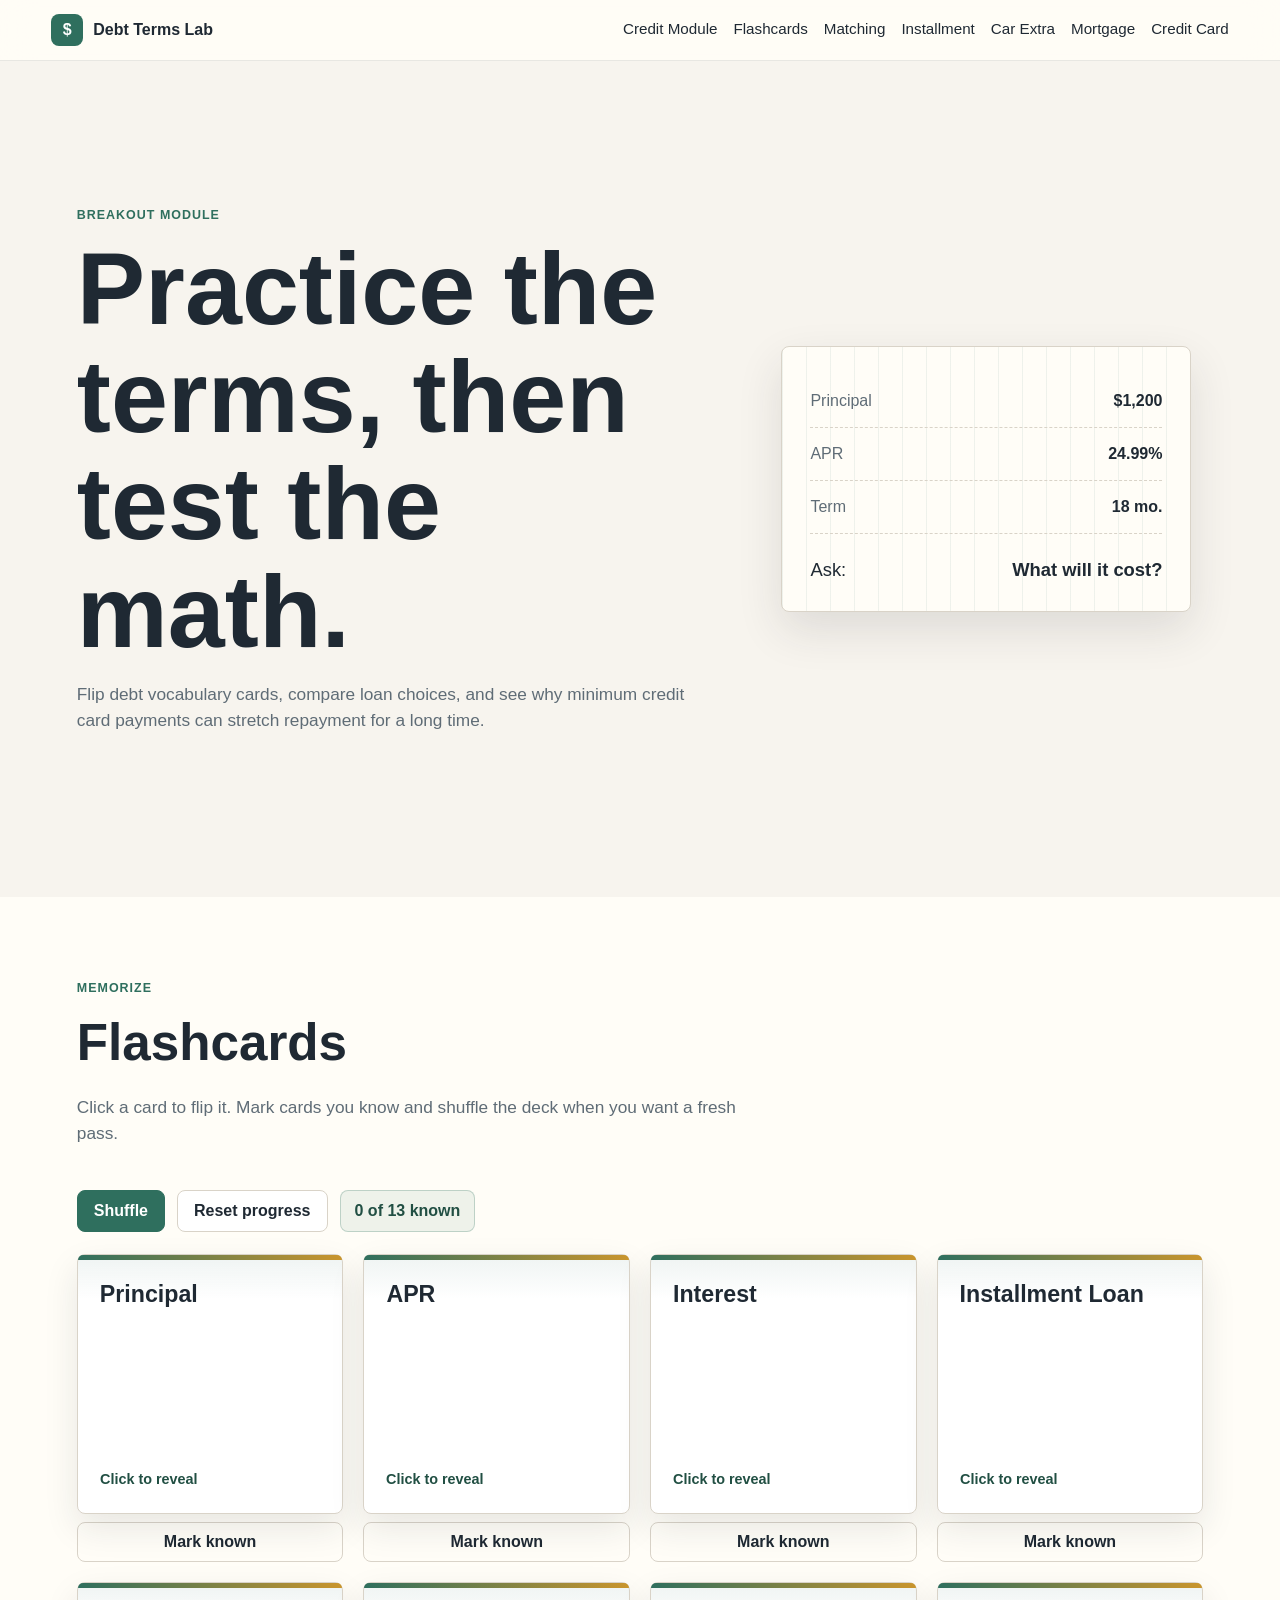
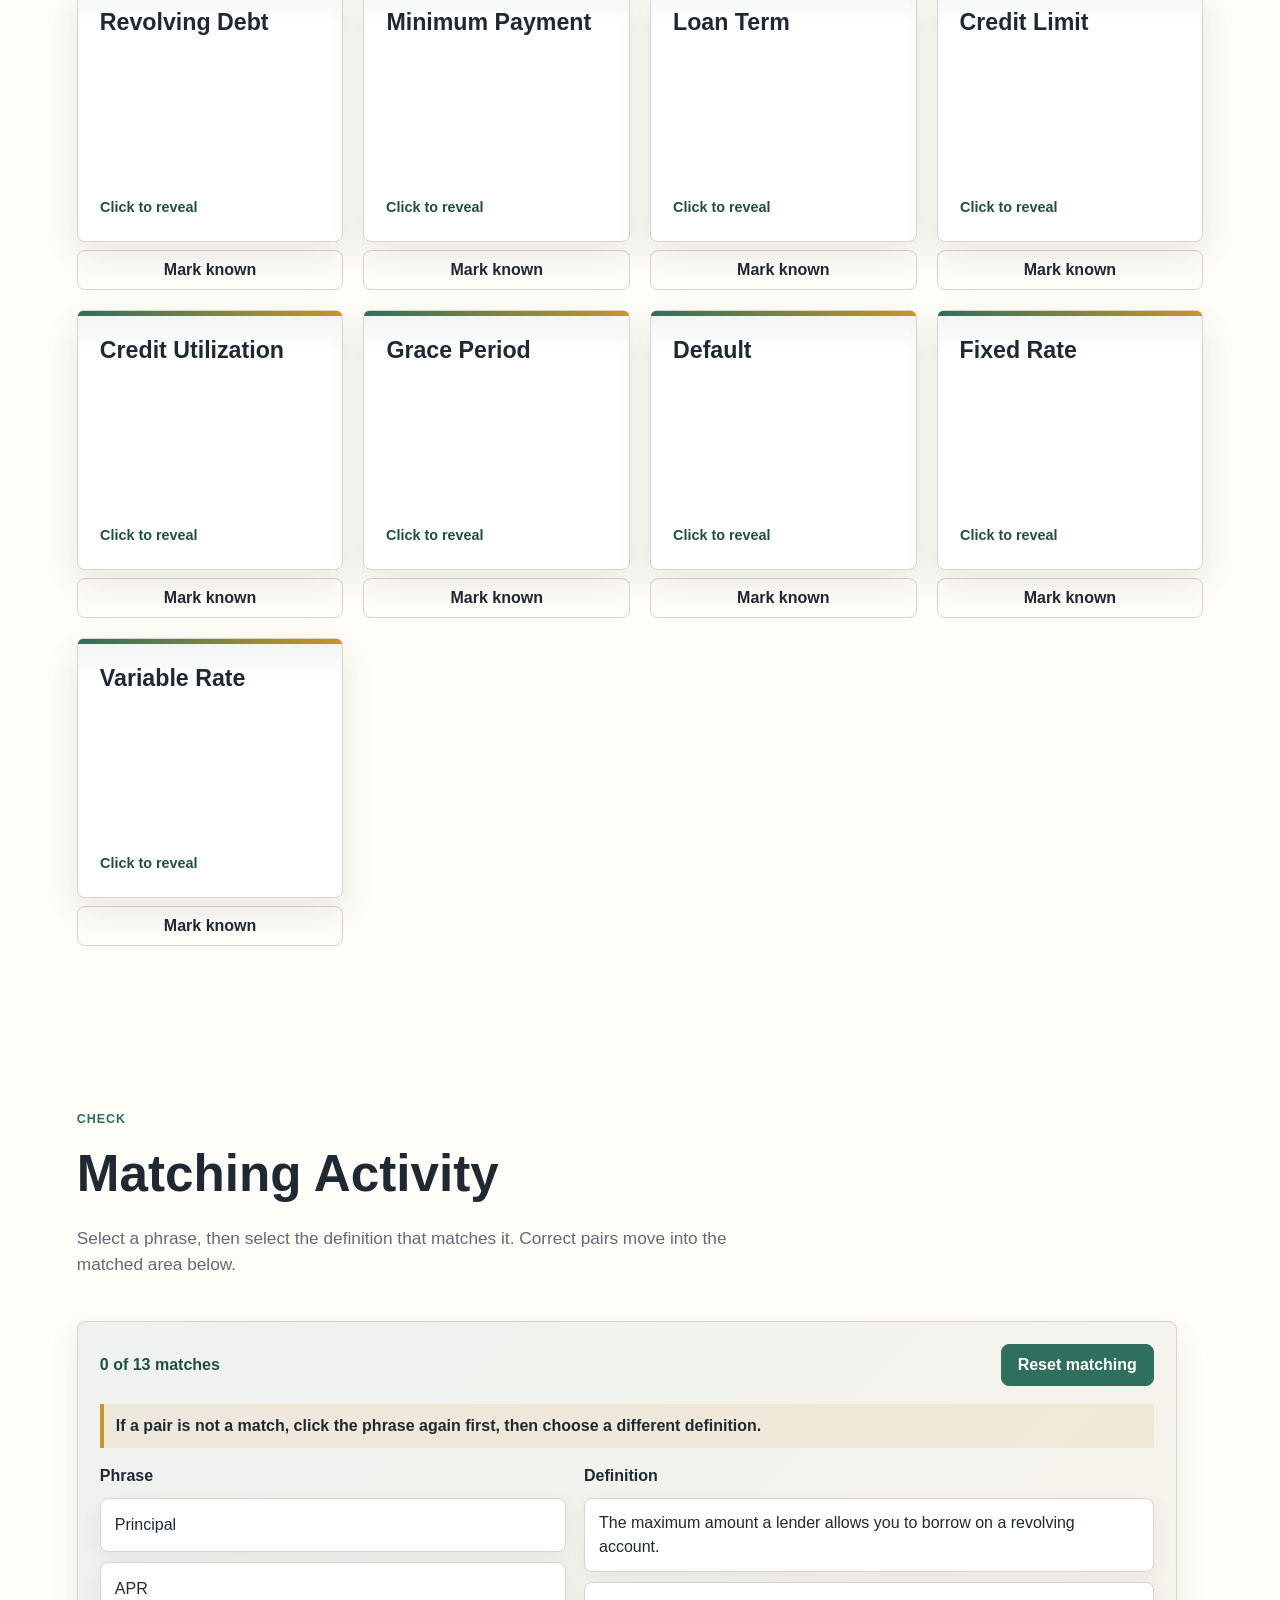
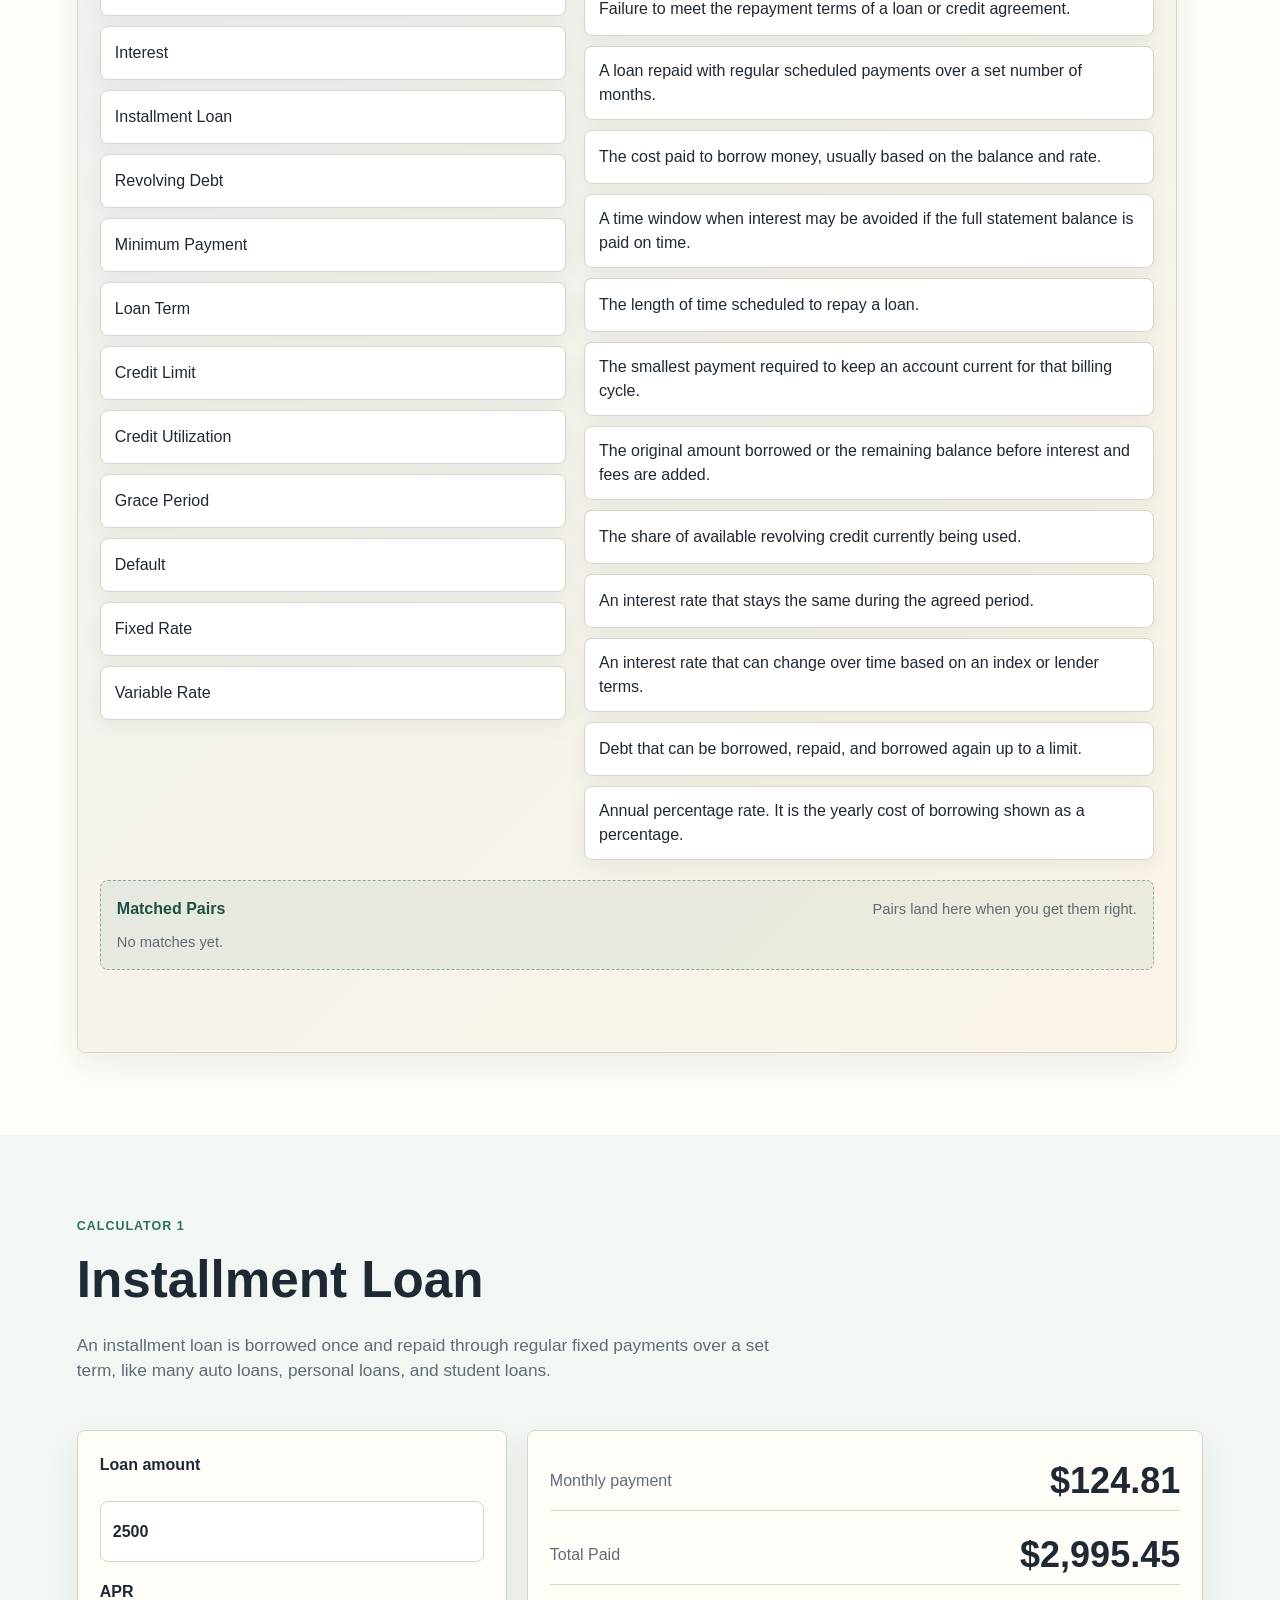
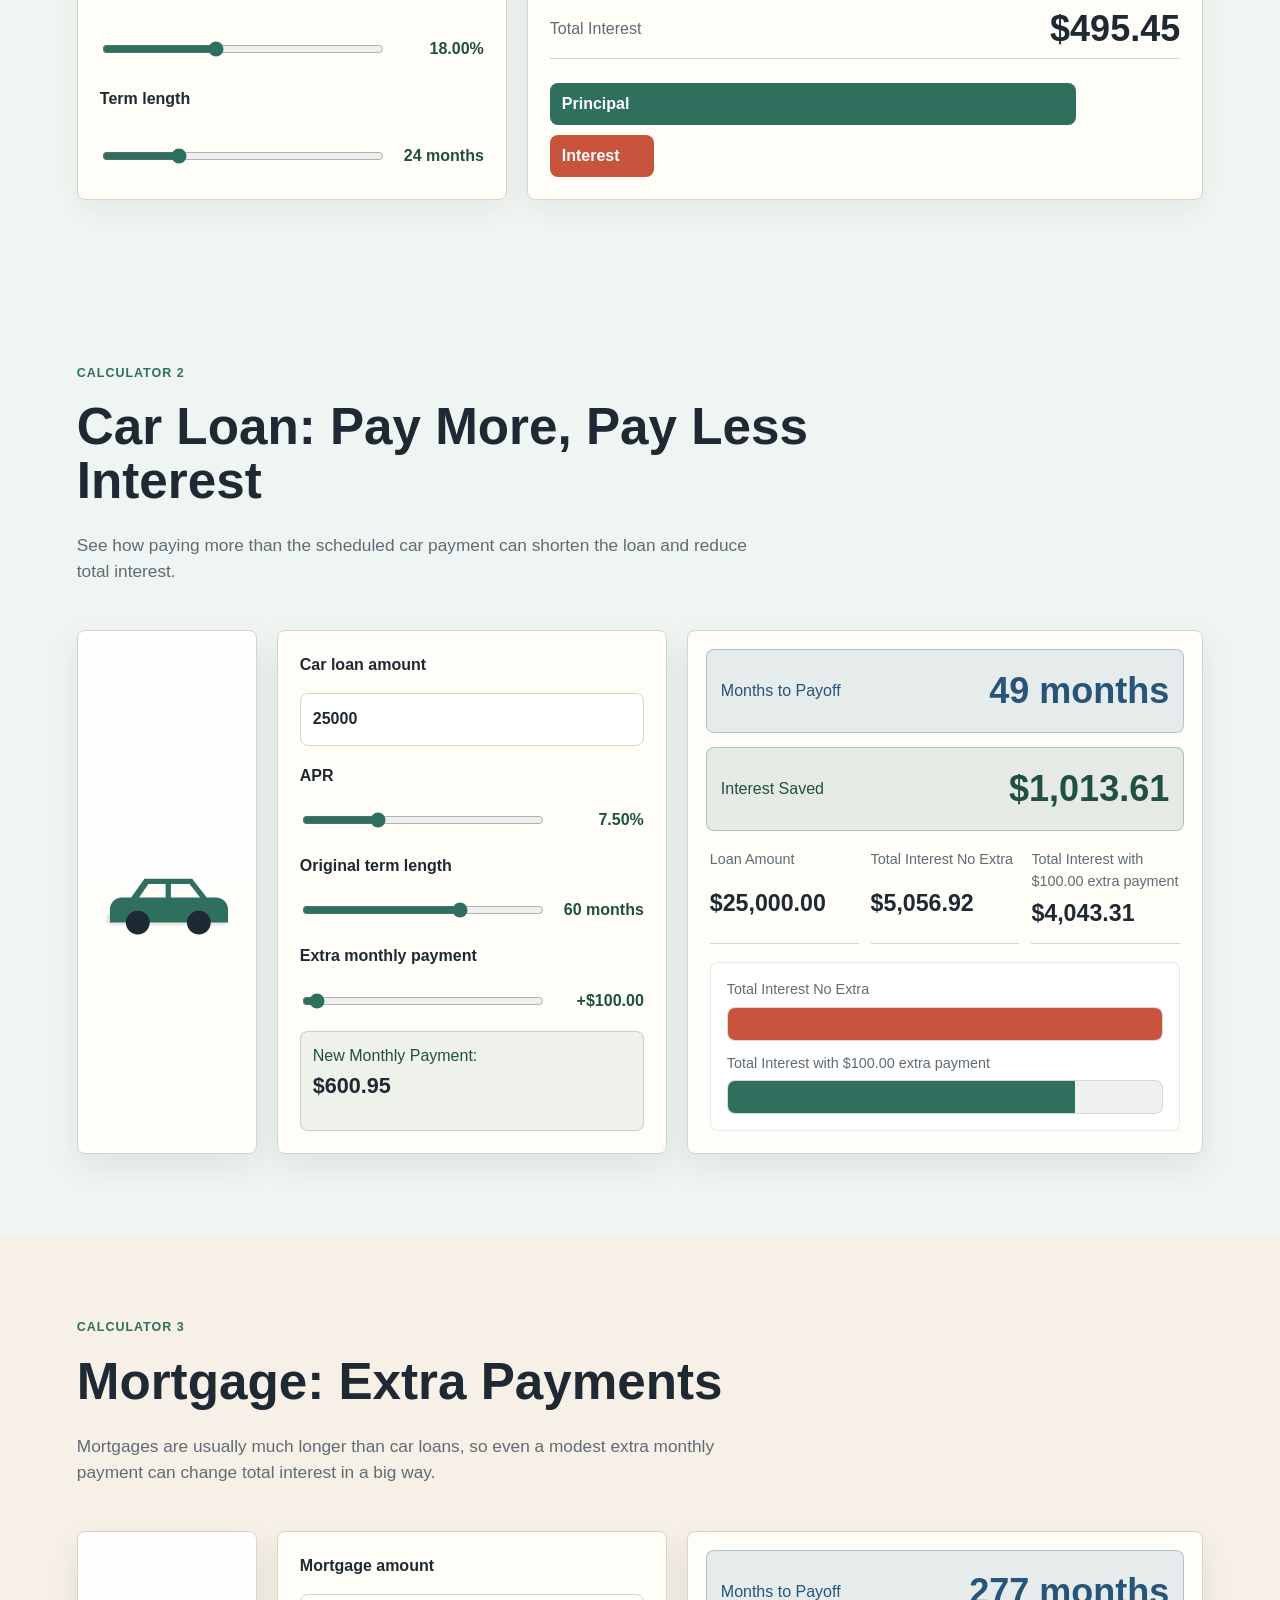
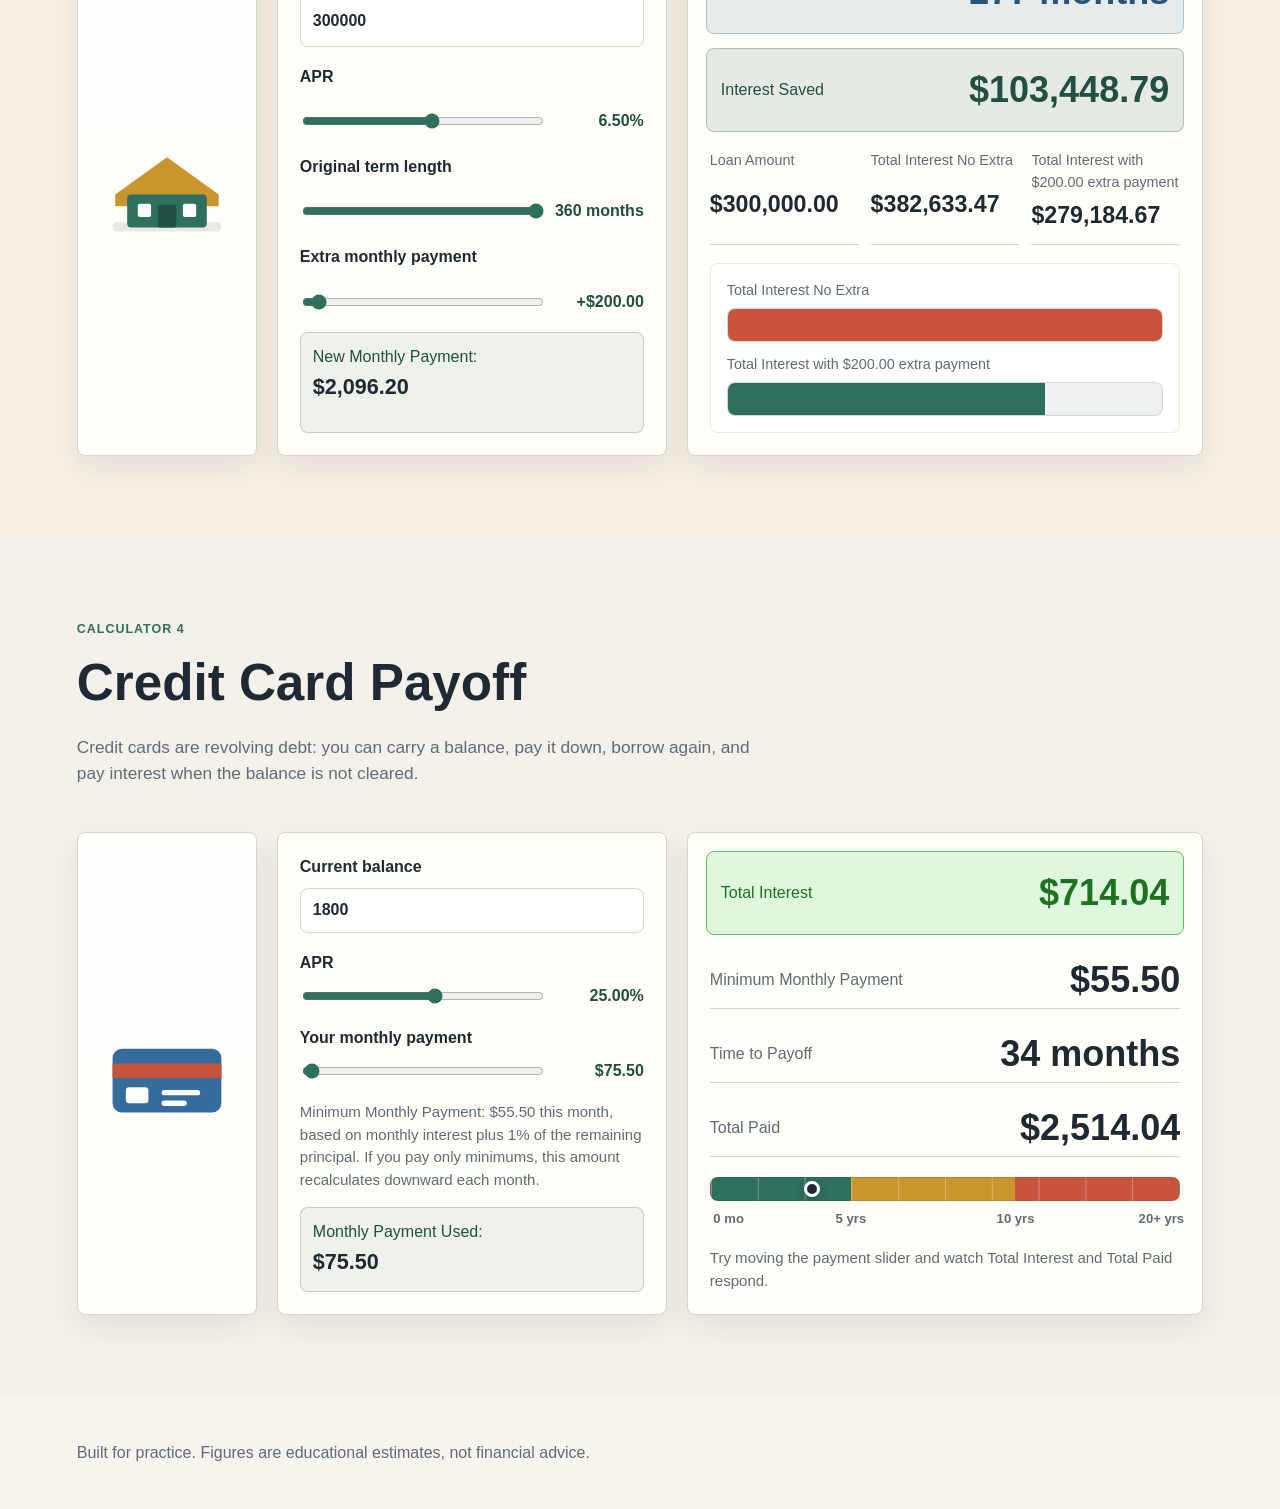
==== index.html @ 0309da85 "Initial commit" ====
<!doctype html>
<html lang="en">
  <head>
    <meta charset="utf-8">
    <meta name="viewport" content="width=device-width, initial-scale=1">
    <title>Debt Terms Breakout Module</title>
    <link rel="stylesheet" href="styles.css">
  </head>
  <body>
    <header class="topbar">
      <a class="brand" href="#flashcards" aria-label="Debt Terms Breakout Module home">
        <span class="brand-mark" aria-hidden="true">$</span>
        <span>Debt Terms Lab</span>
      </a>
      <nav class="nav" aria-label="Main navigation">
        <a href="credit.html">Credit Module</a>
        <a href="#flashcards">Flashcards</a>
        <a href="#quiz">Matching</a>
        <a href="#installment">Installment</a>
        <a href="#car-extra">Car Extra</a>
        <a href="#mortgage-extra">Mortgage</a>
        <a href="#revolving">Credit Card</a>
      </nav>
    </header>

    <main>
      <section class="intro" aria-labelledby="page-title">
        <div class="intro-copy">
          <p class="eyebrow">Breakout module</p>
          <h1 id="page-title">Practice the terms, then test the math.</h1>
          <p>
            Flip debt vocabulary cards, compare loan choices, and see why minimum
            credit card payments can stretch repayment for a long time.
          </p>
        </div>
        <div class="mini-ledger" aria-label="Illustration of debt terms">
          <div class="ledger-row">
            <span>Principal</span>
            <strong>$1,200</strong>
          </div>
          <div class="ledger-row">
            <span>APR</span>
            <strong>24.99%</strong>
          </div>
          <div class="ledger-row">
            <span>Term</span>
            <strong>18 mo.</strong>
          </div>
          <div class="ledger-line" aria-hidden="true"></div>
          <div class="ledger-total">
            <span>Ask:</span>
            <strong>What will it cost?</strong>
          </div>
        </div>
      </section>

      <section class="module-band" id="flashcards" aria-labelledby="flashcard-title">
        <div class="section-heading">
          <p class="eyebrow">Memorize</p>
          <h2 id="flashcard-title">Flashcards</h2>
          <p>Click a card to flip it. Mark cards you know and shuffle the deck when you want a fresh pass.</p>
        </div>

        <div class="flashcard-actions" aria-label="Flashcard controls">
          <button class="button primary" id="shuffleCards" type="button">Shuffle</button>
          <button class="button" id="resetCards" type="button">Reset progress</button>
          <span class="progress-pill" id="cardProgress" aria-live="polite">0 of 0 known</span>
        </div>

        <div class="flashcard-grid" id="flashcardGrid"></div>
      </section>

      <section class="module-band quiz-band" id="quiz" aria-labelledby="quiz-title">
        <div class="section-heading">
          <p class="eyebrow">Check</p>
          <h2 id="quiz-title">Matching Activity</h2>
          <p>Select a phrase, then select the definition that matches it. Correct pairs move into the matched area below.</p>
        </div>

        <div class="matching-box">
          <div class="matching-toolbar">
            <p class="matching-score" id="matchingScore" aria-live="polite">0 matches</p>
            <button class="button primary" id="resetMatching" type="button">Reset matching</button>
          </div>
          <p class="matching-help">
            If a pair is not a match, click the phrase again first, then choose a different definition.
          </p>
          <div class="matching-grid" aria-label="Debt terms matching activity">
            <div>
              <h3>Phrase</h3>
              <div class="match-column" id="termColumn"></div>
            </div>
            <div>
              <h3>Definition</h3>
              <div class="match-column" id="definitionColumn"></div>
            </div>
          </div>
          <div class="matched-area" aria-live="polite">
            <div class="matched-area-header">
              <h3>Matched Pairs</h3>
              <span id="matchedAreaHint">Pairs land here when you get them right.</span>
            </div>
            <div class="matched-pairs" id="matchedPairs">
              <p class="empty-match">No matches yet.</p>
            </div>
          </div>
          <p class="quiz-feedback" id="matchingFeedback" aria-live="polite"></p>
        </div>
      </section>

      <section class="split-section" id="installment" aria-labelledby="installment-title">
        <div class="section-heading compact">
          <p class="eyebrow">Calculator 1</p>
          <h2 id="installment-title">Installment Loan</h2>
          <p>
            An installment loan is borrowed once and repaid through regular fixed payments over a set
            term, like many auto loans, personal loans, and student loans.
          </p>
        </div>

        <div class="tool-grid">
          <form class="calculator" id="installmentForm">
            <label>
              Loan amount
              <input id="loanAmount" type="number" min="0" step="50" value="2500">
            </label>
            <label>
              APR
              <span class="range-line">
                <input id="loanApr" type="range" min="0" max="45" step="0.25" value="18">
                <output id="loanAprOut">18.00%</output>
              </span>
            </label>
            <label>
              Term length
              <span class="range-line">
                <input id="loanTerm" type="range" min="3" max="84" step="1" value="24">
                <output id="loanTermOut">24 months</output>
              </span>
            </label>
          </form>

          <div class="result-panel" aria-live="polite">
            <div class="metric-row">
              <span>Monthly payment</span>
              <strong id="installmentMonthly">$0.00</strong>
            </div>
            <div class="metric-row">
              <span>Total Paid</span>
              <strong id="installmentTotal">$0.00</strong>
            </div>
            <div class="metric-row">
              <span>Total Interest</span>
              <strong id="installmentInterest">$0.00</strong>
            </div>
            <div class="bar-chart" aria-label="Principal and interest comparison">
              <div class="bar principal" id="installmentPrincipalBar"><span>Principal</span></div>
              <div class="bar interest" id="installmentInterestBar"><span>Interest</span></div>
            </div>
          </div>
        </div>
      </section>

      <section class="split-section extra-installment" id="car-extra" aria-labelledby="car-extra-title">
        <div class="section-heading compact">
          <p class="eyebrow">Calculator 2</p>
          <h2 id="car-extra-title">Car Loan: Pay More, Pay Less Interest</h2>
          <p>
            See how paying more than the scheduled car payment can shorten the loan and reduce
            total interest.
          </p>
        </div>

        <div class="tool-grid wide-tool-grid visual-tool-grid">
          <div class="loan-visual car-visual" aria-hidden="true">
            <svg viewBox="0 0 220 160" focusable="false">
              <rect class="visual-ground" x="18" y="112" width="184" height="18" rx="9"></rect>
              <path class="visual-body" d="M42 88h14l20-28h72l22 28h14c10 0 18 8 18 18v20H24v-20c0-10 8-18 18-18z"></path>
              <path class="visual-window" d="M82 68h26v20H68z"></path>
              <path class="visual-window" d="M116 68h28l16 20h-44z"></path>
              <circle class="visual-wheel" cx="66" cy="126" r="18"></circle>
              <circle class="visual-wheel" cx="158" cy="126" r="18"></circle>
            </svg>
          </div>
          <form class="calculator" id="carExtraForm">
            <label>
              Car loan amount
              <input id="carLoanAmount" type="number" min="0" step="500" value="25000">
            </label>
            <label>
              APR
              <span class="range-line">
                <input id="carLoanApr" type="range" min="0" max="25" step="0.25" value="7.5">
                <output id="carLoanAprOut">7.50%</output>
              </span>
            </label>
            <label>
              Original term length
              <span class="range-line">
                <input id="carLoanTerm" type="range" min="12" max="84" step="1" value="60">
                <output id="carLoanTermOut">60 months</output>
              </span>
            </label>
            <label>
              Extra monthly payment
              <span class="range-line">
                <input id="carExtraPayment" type="range" min="0" max="1000" step="10" value="100">
                <output id="carExtraPaymentOut">+$100.00</output>
              </span>
            </label>
            <p class="payment-emphasis">
              New Monthly Payment:
              <strong id="carNewPayment">$0.00</strong>
            </p>
          </form>

          <div class="result-panel visual-panel" aria-live="polite">
            <div class="metric-row payoff-highlight">
              <span>Months to Payoff</span>
              <strong id="carMonthsToPayoff">0 months</strong>
            </div>
            <div class="metric-row savings-highlight">
              <span>Interest Saved</span>
              <strong id="carInterestSaved">$0.00</strong>
            </div>
            <div class="comparison-metrics">
              <div>
                <span>Loan Amount</span>
                <strong id="carLoanAmountSummary">$0.00</strong>
              </div>
              <div>
                <span>Total Interest No Extra</span>
                <strong id="carStandardInterest">$0.00</strong>
              </div>
              <div>
                <span id="carWithExtraLabel">Total Interest with extra payment</span>
                <strong id="carNewInterest">$0.00</strong>
              </div>
            </div>

            <div class="interest-compare" aria-label="Total interest comparison">
              <div>
                <span>Total Interest No Extra</span>
                <div class="compare-bar">
                  <span id="carStandardInterestBar"></span>
                </div>
              </div>
              <div>
                <span id="carInterestBarLabel">Total Interest with extra payment</span>
                <div class="compare-bar">
                  <span class="reduced" id="carInterestBar"></span>
                </div>
              </div>
            </div>
          </div>
        </div>
      </section>

      <section class="split-section mortgage-installment" id="mortgage-extra" aria-labelledby="mortgage-extra-title">
        <div class="section-heading compact">
          <p class="eyebrow">Calculator 3</p>
          <h2 id="mortgage-extra-title">Mortgage: Extra Payments</h2>
          <p>
            Mortgages are usually much longer than car loans, so even a modest extra monthly payment
            can change total interest in a big way.
          </p>
        </div>

        <div class="tool-grid wide-tool-grid visual-tool-grid">
          <div class="loan-visual house-visual" aria-hidden="true">
            <svg viewBox="0 0 220 160" focusable="false">
              <rect class="visual-ground" x="28" y="124" width="164" height="14" rx="7"></rect>
              <path class="visual-roof" d="M32 82 110 26l78 56v18H32z"></path>
              <rect class="visual-body" x="50" y="82" width="120" height="50" rx="6"></rect>
              <rect class="visual-door" x="96" y="98" width="28" height="34" rx="4"></rect>
              <rect class="visual-window" x="66" y="96" width="20" height="20" rx="3"></rect>
              <rect class="visual-window" x="134" y="96" width="20" height="20" rx="3"></rect>
            </svg>
          </div>
          <form class="calculator" id="mortgageExtraForm">
            <label>
              Mortgage amount
              <input id="mortgageLoanAmount" type="number" min="0" step="1000" value="300000">
            </label>
            <label>
              APR
              <span class="range-line">
                <input id="mortgageLoanApr" type="range" min="0" max="12" step="0.125" value="6.5">
                <output id="mortgageLoanAprOut">6.50%</output>
              </span>
            </label>
            <label>
              Original term length
              <span class="range-line">
                <input id="mortgageLoanTerm" type="range" min="120" max="360" step="12" value="360">
                <output id="mortgageLoanTermOut">360 months</output>
              </span>
            </label>
            <label>
              Extra monthly payment
              <span class="range-line">
                <input id="mortgageExtraPayment" type="range" min="0" max="3000" step="25" value="200">
                <output id="mortgageExtraPaymentOut">+$200.00</output>
              </span>
            </label>
            <p class="payment-emphasis">
              New Monthly Payment:
              <strong id="mortgageNewPayment">$0.00</strong>
            </p>
          </form>

          <div class="result-panel visual-panel" aria-live="polite">
            <div class="metric-row payoff-highlight">
              <span>Months to Payoff</span>
              <strong id="mortgageMonthsToPayoff">0 months</strong>
            </div>
            <div class="metric-row savings-highlight">
              <span>Interest Saved</span>
              <strong id="mortgageInterestSaved">$0.00</strong>
            </div>
            <div class="comparison-metrics">
              <div>
                <span>Loan Amount</span>
                <strong id="mortgageLoanAmountSummary">$0.00</strong>
              </div>
              <div>
                <span>Total Interest No Extra</span>
                <strong id="mortgageStandardInterest">$0.00</strong>
              </div>
              <div>
                <span id="mortgageWithExtraLabel">Total Interest with extra payment</span>
                <strong id="mortgageNewInterest">$0.00</strong>
              </div>
            </div>

            <div class="interest-compare" aria-label="Mortgage total interest comparison">
              <div>
                <span>Total Interest No Extra</span>
                <div class="compare-bar">
                  <span id="mortgageStandardInterestBar"></span>
                </div>
              </div>
              <div>
                <span id="mortgageInterestBarLabel">Total Interest with extra payment</span>
                <div class="compare-bar">
                  <span class="reduced" id="mortgageInterestBar"></span>
                </div>
              </div>
            </div>
          </div>
        </div>
      </section>

      <section class="split-section alt" id="revolving" aria-labelledby="revolving-title">
        <div class="section-heading compact">
          <p class="eyebrow">Calculator 4</p>
          <h2 id="revolving-title">Credit Card Payoff</h2>
          <p>
            Credit cards are revolving debt: you can carry a balance, pay it down, borrow again,
            and pay interest when the balance is not cleared.
          </p>
        </div>

        <div class="tool-grid visual-tool-grid">
          <div class="loan-visual card-visual" aria-hidden="true">
            <svg viewBox="0 0 220 160" focusable="false">
              <rect class="visual-card" x="28" y="42" width="164" height="96" rx="14"></rect>
              <rect class="visual-stripe" x="28" y="64" width="164" height="22"></rect>
              <rect class="visual-chip" x="48" y="100" width="34" height="24" rx="5"></rect>
              <rect class="visual-line" x="102" y="104" width="58" height="8" rx="4"></rect>
              <rect class="visual-line" x="102" y="120" width="38" height="8" rx="4"></rect>
            </svg>
          </div>
          <form class="calculator" id="cardForm">
            <label>
              Current balance
              <input id="cardBalance" type="number" min="0" step="25" value="1800">
            </label>
            <label>
              APR
              <span class="range-line">
                <input id="cardApr" type="range" min="0" max="45" step="0.25" value="24.99">
                <output id="cardAprOut">24.99%</output>
              </span>
            </label>
            <label>
              Your monthly payment
              <span class="range-line">
                <input id="cardPayment" type="range" min="10" max="700" step="1" value="75">
                <output id="cardPaymentOut">$75.00</output>
              </span>
            </label>
            <p class="field-note" id="minimumPaymentNote" aria-live="polite">
              Minimum Monthly Payment: monthly interest plus 1% of the remaining principal.
            </p>
            <p class="payment-emphasis">
              Monthly Payment Used:
              <strong id="cardPaymentUsedInline">$75.00</strong>
            </p>
          </form>

          <div class="result-panel" aria-live="polite">
            <div class="metric-row interest-highlight" id="cardInterestMetric">
              <span>Total Interest</span>
              <strong id="cardInterest">$0.00</strong>
            </div>
            <div class="metric-row">
              <span>Minimum Monthly Payment</span>
              <strong id="cardMinimumPayment">$0.00</strong>
            </div>
            <div class="metric-row">
              <span>Time to Payoff</span>
              <strong id="cardMonths">0</strong>
            </div>
            <div class="metric-row">
              <span>Total Paid</span>
              <strong id="cardTotalPaid">$0.00</strong>
            </div>
            <div class="payoff-visual" aria-label="Estimated payoff timeline">
              <div class="payoff-track" aria-hidden="true">
                <span id="payoffMarker"></span>
              </div>
              <div class="payoff-scale" aria-hidden="true">
                <span class="tick start">0 mo</span>
                <span class="tick year">5 yrs</span>
                <span class="tick five">10 yrs</span>
                <span class="tick ten">20+ yrs</span>
              </div>
            </div>
            <p class="scenario-note" id="cardScenarioNote"></p>
          </div>
        </div>
      </section>

    </main>

    <footer class="footer">
      <p>Built for practice. Figures are educational estimates, not financial advice.</p>
    </footer>

    <script src="script.js"></script>
  </body>
</html>
---- styles.css ----
:root {
  color-scheme: light;
  --bg: #f7f4ee;
  --paper: #fffdf7;
  --ink: #1f2933;
  --muted: #5f6c76;
  --line: #d9d3c8;
  --green: #2f6f5e;
  --green-dark: #214f43;
  --gold: #c9952d;
  --coral: #c8543d;
  --blue: #356c9c;
  --shadow: 0 18px 45px rgba(39, 45, 51, 0.12);
}

* {
  box-sizing: border-box;
}

html {
  scroll-behavior: smooth;
}

body {
  margin: 0;
  background: var(--bg);
  color: var(--ink);
  font-family: Arial, Helvetica, sans-serif;
  line-height: 1.5;
}

button,
input {
  font: inherit;
}

.topbar {
  position: sticky;
  top: 0;
  z-index: 10;
  display: flex;
  align-items: center;
  justify-content: space-between;
  gap: 24px;
  padding: 14px clamp(18px, 4vw, 56px);
  border-bottom: 1px solid rgba(31, 41, 51, 0.1);
  background: rgba(255, 253, 247, 0.92);
  backdrop-filter: blur(16px);
}

.brand,
.nav a {
  color: var(--ink);
  text-decoration: none;
}

.brand {
  display: inline-flex;
  align-items: center;
  gap: 10px;
  font-weight: 800;
}

.brand-mark {
  display: grid;
  width: 32px;
  height: 32px;
  place-items: center;
  border-radius: 8px;
  background: var(--green);
  color: white;
}

.nav {
  display: flex;
  flex-wrap: wrap;
  justify-content: flex-end;
  gap: 16px;
  font-size: 0.95rem;
}

.nav a {
  border-bottom: 2px solid transparent;
}

.nav a:hover,
.nav a:focus-visible {
  border-color: var(--gold);
}

.intro {
  display: grid;
  grid-template-columns: minmax(0, 1.2fr) minmax(280px, 0.8fr);
  gap: clamp(28px, 6vw, 72px);
  align-items: center;
  min-height: calc(100vh - 64px);
  padding: clamp(42px, 8vw, 90px) clamp(18px, 6vw, 80px);
}

.intro-copy {
  max-width: 760px;
}

.eyebrow {
  margin: 0 0 10px;
  color: var(--green);
  font-size: 0.78rem;
  font-weight: 800;
  letter-spacing: 0.08em;
  text-transform: uppercase;
}

h1,
h2 {
  margin: 0;
  line-height: 1.05;
  letter-spacing: 0;
}

h1 {
  max-width: 820px;
  font-size: clamp(2.75rem, 8vw, 6.6rem);
}

h2 {
  font-size: clamp(2rem, 4vw, 3.5rem);
}

.intro p:not(.eyebrow),
.section-heading p:not(.eyebrow) {
  max-width: 700px;
  color: var(--muted);
  font-size: 1.08rem;
}

.mini-ledger {
  width: min(100%, 410px);
  padding: 28px;
  border: 1px solid var(--line);
  border-radius: 8px;
  background:
    linear-gradient(90deg, rgba(47, 111, 94, 0.08) 1px, transparent 1px) 0 0 / 24px 24px,
    var(--paper);
  box-shadow: var(--shadow);
}

.ledger-row,
.ledger-total,
.metric-row {
  display: flex;
  align-items: center;
  justify-content: space-between;
  gap: 16px;
}

.ledger-row {
  padding: 14px 0;
  border-bottom: 1px dashed var(--line);
}

.ledger-row span,
.metric-row span {
  color: var(--muted);
}

.ledger-row strong,
.ledger-total strong,
.metric-row strong {
  text-align: right;
}

.ledger-line {
  height: 12px;
}

.ledger-total {
  padding-top: 10px;
  font-size: 1.15rem;
}

.module-band,
.split-section {
  padding: clamp(42px, 7vw, 82px) clamp(18px, 6vw, 80px);
}

.module-band {
  background: var(--paper);
}

.section-heading {
  display: grid;
  gap: 8px;
  margin-bottom: 26px;
}

.section-heading.compact {
  max-width: 780px;
}

.flashcard-actions {
  display: flex;
  flex-wrap: wrap;
  align-items: center;
  gap: 12px;
  margin-bottom: 22px;
}

.button {
  min-height: 42px;
  border: 1px solid var(--line);
  border-radius: 8px;
  padding: 0 16px;
  background: white;
  color: var(--ink);
  cursor: pointer;
  font-weight: 700;
}

.button:hover,
.button:focus-visible {
  border-color: var(--green);
  outline: none;
}

.button.primary {
  border-color: var(--green);
  background: var(--green);
  color: white;
}

.progress-pill {
  display: inline-flex;
  min-height: 42px;
  align-items: center;
  border: 1px solid rgba(47, 111, 94, 0.25);
  border-radius: 8px;
  padding: 0 14px;
  color: var(--green-dark);
  background: rgba(47, 111, 94, 0.08);
  font-weight: 700;
}

.flashcard-grid {
  display: grid;
  grid-template-columns: repeat(auto-fit, minmax(260px, 1fr));
  align-items: start;
  gap: 20px;
}

.flashcard {
  display: grid;
  gap: 8px;
}

.flashcard-flip {
  min-height: 260px;
  border: 0;
  padding: 0;
  background: transparent;
  color: inherit;
  cursor: pointer;
  perspective: 1000px;
  text-align: left;
}

.flashcard-inner {
  position: relative;
  display: block;
  min-height: 260px;
  transform-style: preserve-3d;
  transition: transform 220ms ease;
}

.flashcard.is-flipped .flashcard-inner {
  transform: rotateY(180deg);
}

.card-face {
  position: absolute;
  inset: 0;
  display: flex;
  flex-direction: column;
  justify-content: space-between;
  gap: 16px;
  padding: 22px;
  border: 1px solid var(--line);
  border-radius: 8px;
  background:
    linear-gradient(180deg, rgba(47, 111, 94, 0.08), rgba(47, 111, 94, 0) 44px),
    white;
  box-shadow: 0 14px 34px rgba(31, 41, 51, 0.1);
  backface-visibility: hidden;
}

.flashcard-flip:hover .card-face,
.flashcard-flip:focus-visible .card-face {
  border-color: rgba(47, 111, 94, 0.45);
  box-shadow: 0 18px 42px rgba(31, 41, 51, 0.14);
}

.card-face::before {
  content: "";
  position: absolute;
  top: 0;
  left: 0;
  right: 0;
  height: 5px;
  border-radius: 8px 8px 0 0;
  background: linear-gradient(90deg, var(--green), var(--gold));
}

.card-back {
  transform: rotateY(180deg);
}

.term {
  font-size: 1.45rem;
  font-weight: 800;
}

.definition {
  display: block;
  color: var(--muted);
}

.definition + .definition {
  margin-top: 10px;
}

.card-tools {
  display: flex;
  align-items: center;
  justify-content: space-between;
  gap: 10px;
  color: var(--green-dark);
  font-size: 0.9rem;
  font-weight: 700;
}

.known-toggle {
  min-height: 40px;
  border: 1px solid var(--line);
  border-radius: 8px;
  padding: 0 10px;
  background: var(--paper);
  color: var(--ink);
  cursor: pointer;
  font-weight: 700;
  text-align: center;
}

.known-toggle.is-known {
  border-color: var(--green);
  background: rgba(47, 111, 94, 0.12);
  color: var(--green-dark);
}

.split-section {
  background: #f3f7f4;
}

.split-section.alt {
  background: #f4f1ea;
}

.extra-installment {
  background: #eef5f2;
}

.mortgage-installment {
  background: #f6f0e6;
}

.tool-grid {
  display: grid;
  grid-template-columns: minmax(260px, 430px) minmax(280px, 1fr);
  gap: 20px;
  align-items: stretch;
  margin-top: 28px;
}

.wide-tool-grid {
  grid-template-columns: minmax(260px, 390px) minmax(320px, 1fr);
}

.visual-tool-grid {
  grid-template-columns: minmax(130px, 180px) minmax(260px, 390px) minmax(320px, 1fr);
}

.calculator,
.result-panel,
.quiz-box {
  border: 1px solid var(--line);
  border-radius: 8px;
  background: var(--paper);
  box-shadow: 0 12px 32px rgba(31, 41, 51, 0.08);
}

.loan-visual {
  display: grid;
  min-height: 180px;
  align-self: stretch;
  place-items: center;
  border: 1px solid var(--line);
  border-radius: 8px;
  background:
    linear-gradient(180deg, rgba(255, 255, 255, 0.76), rgba(255, 255, 255, 0.35)),
    var(--paper);
  box-shadow: 0 12px 32px rgba(31, 41, 51, 0.08);
}

.loan-visual svg {
  width: min(150px, 82%);
  height: auto;
}

.visual-ground {
  fill: rgba(31, 41, 51, 0.1);
}

.visual-body,
.visual-card {
  fill: var(--green);
}

.visual-window,
.visual-chip,
.visual-line {
  fill: #fffdf7;
}

.visual-wheel {
  fill: var(--ink);
}

.visual-roof,
.visual-stripe {
  fill: var(--gold);
}

.visual-door {
  fill: var(--green-dark);
}

.card-visual .visual-card {
  fill: var(--blue);
}

.card-visual .visual-stripe {
  fill: var(--coral);
}

.calculator {
  display: grid;
  gap: 18px;
  padding: 22px;
}

label {
  display: grid;
  gap: 8px;
  color: var(--ink);
  font-weight: 800;
}

input[type="number"] {
  width: 100%;
  min-height: 44px;
  border: 1px solid var(--line);
  border-radius: 8px;
  padding: 0 12px;
  background: white;
  color: var(--ink);
}

input[type="range"] {
  width: 100%;
  accent-color: var(--green);
}

.range-line {
  display: grid;
  grid-template-columns: minmax(0, 1fr) 90px;
  gap: 12px;
  align-items: center;
}

output {
  color: var(--green-dark);
  font-weight: 800;
  text-align: right;
}

.field-note,
.scenario-note {
  margin: 0;
  color: var(--muted);
  font-size: 0.94rem;
}

.payment-emphasis {
  margin: -4px 0 0;
  border: 1px solid rgba(47, 111, 94, 0.25);
  border-radius: 8px;
  padding: 12px;
  background: rgba(47, 111, 94, 0.08);
  color: var(--green-dark);
}

.payment-emphasis strong {
  display: block;
  margin-top: 2px;
  color: var(--ink);
  font-size: 1.35rem;
}

.result-panel {
  display: grid;
  align-content: start;
  gap: 16px;
  padding: 22px;
}

.metric-row {
  min-height: 58px;
  border-bottom: 1px solid var(--line);
}

.metric-row strong {
  font-size: clamp(1.35rem, 3vw, 2.25rem);
}

.interest-highlight {
  margin: -4px -4px 0;
  border: 1px solid rgba(47, 111, 94, 0.32);
  border-radius: 8px;
  padding: 14px;
  background: rgba(47, 111, 94, 0.12);
  transition: background-color 160ms ease, border-color 160ms ease;
}

.interest-highlight span,
.interest-highlight strong {
  color: var(--interest-color, var(--green-dark));
}

.savings-highlight {
  margin: -4px -4px 0;
  border: 1px solid rgba(47, 111, 94, 0.32);
  border-radius: 8px;
  padding: 14px;
  background: rgba(47, 111, 94, 0.12);
}

.payoff-highlight {
  margin: -4px -4px 0;
  border: 1px solid rgba(53, 108, 156, 0.32);
  border-radius: 8px;
  padding: 14px;
  background: rgba(53, 108, 156, 0.12);
}

.payoff-highlight span,
.payoff-highlight strong {
  color: #28547a;
}

.savings-highlight span,
.savings-highlight strong {
  color: var(--green-dark);
}

.visual-panel {
  gap: 18px;
}

.comparison-metrics {
  display: grid;
  grid-template-columns: repeat(3, minmax(0, 1fr));
  gap: 12px;
}

.comparison-metrics div {
  display: grid;
  gap: 4px;
  border-bottom: 1px solid var(--line);
  padding-bottom: 12px;
}

.comparison-metrics span,
.interest-compare span {
  color: var(--muted);
  font-size: 0.9rem;
}

.comparison-metrics strong {
  font-size: clamp(1.08rem, 2vw, 1.45rem);
}

.interest-compare {
  display: grid;
  gap: 12px;
  border: 1px solid rgba(31, 41, 51, 0.1);
  border-radius: 8px;
  padding: 16px;
  background: white;
}

.interest-compare > div {
  display: grid;
  gap: 6px;
}

.compare-bar {
  height: 34px;
  overflow: hidden;
  border: 1px solid rgba(31, 41, 51, 0.12);
  border-radius: 8px;
  background: rgba(31, 41, 51, 0.07);
}

.compare-bar span {
  display: block;
  width: 100%;
  height: 100%;
  background: var(--coral);
  transition: width 160ms ease;
}

.compare-bar span.reduced {
  background: var(--green);
}

.bar-chart {
  display: grid;
  gap: 10px;
  margin-top: 8px;
}

.bar {
  display: flex;
  min-width: 94px;
  min-height: 42px;
  align-items: center;
  border-radius: 8px;
  padding: 0 12px;
  color: white;
  font-weight: 800;
  transition: width 160ms ease;
}

.bar.principal {
  width: 80%;
  background: var(--green);
}

.bar.interest {
  width: 20%;
  background: var(--coral);
}

.payoff-visual {
  display: grid;
  gap: 8px;
  padding-top: 4px;
}

.payoff-track {
  position: relative;
  height: 24px;
  overflow: hidden;
  border: 1px solid rgba(31, 41, 51, 0.12);
  border-radius: 8px;
  background:
    linear-gradient(90deg, rgba(255, 255, 255, 0.3) 1px, transparent 1px) 0 0 / 10% 100%,
    linear-gradient(90deg, var(--green) 0 30%, var(--gold) 30% 65%, var(--coral) 65% 100%);
}

.payoff-track span {
  position: absolute;
  top: 50%;
  left: 50%;
  width: 16px;
  height: 16px;
  border: 3px solid white;
  border-radius: 50%;
  background: var(--ink);
  transform: translate(-50%, -50%);
  box-shadow: 0 2px 8px rgba(31, 41, 51, 0.3);
}

.payoff-scale {
  position: relative;
  min-height: 22px;
  color: var(--muted);
  font-size: 0.82rem;
  font-weight: 700;
}

.tick {
  position: absolute;
  top: 0;
  transform: translateX(-50%);
  white-space: nowrap;
}

.tick.start {
  left: 4%;
}

.tick.year {
  left: 30%;
}

.tick.five {
  left: 65%;
}

.tick.ten {
  left: 96%;
}

.quiz-band {
  background: var(--paper);
}

.matching-box {
  max-width: 1100px;
  padding: 22px;
  border: 1px solid var(--line);
  border-radius: 8px;
  background:
    linear-gradient(135deg, rgba(53, 108, 156, 0.08), rgba(201, 149, 45, 0.08)),
    var(--paper);
  box-shadow: 0 12px 32px rgba(31, 41, 51, 0.08);
}

.matching-toolbar {
  display: flex;
  flex-wrap: wrap;
  align-items: center;
  justify-content: space-between;
  gap: 12px;
  margin-bottom: 18px;
}

.matching-score {
  margin: 0;
  color: var(--green-dark);
  font-weight: 800;
}

.matching-help {
  margin: 0 0 16px;
  border-left: 4px solid var(--gold);
  padding: 10px 12px;
  background: rgba(201, 149, 45, 0.1);
  color: var(--ink);
  font-weight: 700;
}

.matching-grid {
  display: grid;
  grid-template-columns: minmax(240px, 0.9fr) minmax(280px, 1.1fr);
  gap: 18px;
}

.matching-grid h3 {
  margin: 0 0 10px;
  color: var(--ink);
  font-size: 1rem;
}

.match-column {
  display: grid;
  gap: 10px;
}

.match-card {
  min-height: 54px;
  border: 1px solid var(--line);
  border-radius: 8px;
  padding: 12px 14px;
  background: white;
  color: var(--ink);
  cursor: pointer;
  text-align: left;
  box-shadow: 0 8px 22px rgba(31, 41, 51, 0.06);
}

.match-card:hover,
.match-card:focus-visible {
  border-color: var(--blue);
  outline: none;
}

.match-card.selected {
  border-color: var(--blue);
  background: rgba(53, 108, 156, 0.12);
}

.match-card.correct {
  border-color: var(--green);
  background: rgba(47, 111, 94, 0.14);
  color: var(--green-dark);
  cursor: default;
}

.match-card.incorrect {
  border-color: var(--coral);
  background: rgba(200, 84, 61, 0.12);
}

.match-card.fly-away {
  animation: flyAway 240ms ease forwards;
}

.matched-area {
  display: grid;
  gap: 10px;
  margin-top: 20px;
  border: 1px dashed rgba(47, 111, 94, 0.5);
  border-radius: 8px;
  padding: 16px;
  background: rgba(47, 111, 94, 0.07);
}

.matched-area-header {
  display: flex;
  flex-wrap: wrap;
  align-items: baseline;
  justify-content: space-between;
  gap: 10px;
}

.matched-area h3 {
  margin: 0;
  color: var(--green-dark);
  font-size: 1rem;
}

.matched-area-header span,
.empty-match {
  margin: 0;
  color: var(--muted);
  font-size: 0.92rem;
}

.matched-pairs {
  display: grid;
  grid-template-columns: repeat(auto-fit, minmax(240px, 1fr));
  gap: 10px;
}

.matched-pair {
  display: grid;
  gap: 6px;
  border: 1px solid rgba(47, 111, 94, 0.28);
  border-radius: 8px;
  padding: 12px;
  background: white;
  box-shadow: 0 8px 20px rgba(31, 41, 51, 0.07);
  animation: matchedArrival 320ms ease both;
}

.matched-pair strong {
  color: var(--green-dark);
}

.matched-pair span {
  color: var(--muted);
}

@keyframes matchedArrival {
  from {
    opacity: 0;
    transform: translateY(-18px) scale(0.96);
  }

  to {
    opacity: 1;
    transform: translateY(0) scale(1);
  }
}

@keyframes flyAway {
  to {
    opacity: 0;
    transform: translateY(24px) scale(0.94);
  }
}

.quiz-feedback {
  min-height: 28px;
  color: var(--green-dark);
  font-weight: 800;
}

.footer {
  padding: 28px clamp(18px, 6vw, 80px);
  color: var(--muted);
}

.credit-hero {
  display: grid;
  grid-template-columns: minmax(0, 1fr) minmax(280px, 420px);
  gap: clamp(28px, 6vw, 72px);
  align-items: center;
  min-height: calc(100vh - 64px);
  padding: clamp(42px, 8vw, 90px) clamp(18px, 6vw, 80px);
  background:
    linear-gradient(135deg, rgba(53, 108, 156, 0.14), rgba(47, 111, 94, 0.08)),
    var(--bg);
}

.score-visual {
  display: grid;
  gap: 18px;
  place-items: center;
  border: 1px solid var(--line);
  border-radius: 8px;
  padding: 28px;
  background: var(--paper);
  box-shadow: var(--shadow);
}

.score-arc {
  display: grid;
  grid-template-columns: 1fr auto 1fr;
  align-items: end;
  width: 100%;
  min-height: 180px;
  border-bottom: 18px solid var(--green);
  border-radius: 0 0 180px 180px;
  background: linear-gradient(90deg, var(--coral), var(--gold), var(--green));
  clip-path: ellipse(50% 55% at 50% 100%);
  padding: 78px 20px 28px;
  color: white;
}

.score-arc strong {
  font-size: clamp(3.2rem, 7vw, 5rem);
  line-height: 1;
  text-align: center;
}

.score-arc span:last-child {
  text-align: right;
}

.score-visual p {
  margin: 0;
  color: var(--muted);
  font-weight: 800;
}

.term-grid,
.source-grid {
  display: grid;
  grid-template-columns: repeat(auto-fit, minmax(230px, 1fr));
  gap: 14px;
}

.credit-term-card,
.report-card {
  display: grid;
  gap: 8px;
  border: 1px solid var(--line);
  border-radius: 8px;
  padding: 16px;
  background: white;
  box-shadow: 0 10px 26px rgba(31, 41, 51, 0.07);
}

.credit-term-card span,
.report-card p {
  margin: 0;
  color: var(--muted);
}

.credit-report-section {
  background: #eef4f8;
}

.report-steps {
  display: grid;
  grid-template-columns: repeat(4, minmax(0, 1fr));
  gap: 14px;
}

.step-number {
  display: grid;
  width: 34px;
  height: 34px;
  place-items: center;
  border-radius: 8px;
  background: var(--blue);
  color: white;
  font-weight: 800;
}

.important-note .step-number {
  background: var(--coral);
}

.simulator-layout {
  display: grid;
  grid-template-columns: minmax(230px, 300px) minmax(0, 1fr);
  gap: 18px;
  align-items: start;
}

.person-card,
.score-dashboard {
  border: 1px solid var(--line);
  border-radius: 8px;
  background: var(--paper);
  box-shadow: 0 12px 32px rgba(31, 41, 51, 0.08);
}

.person-card,
.score-dashboard,
.score-panel,
.timeline-card {
  display: grid;
  gap: 14px;
}

.person-card,
.score-dashboard {
  padding: 20px;
}

.person-card h3,
.person-card p,
.score-panel p {
  margin: 0;
}

.person-card p {
  color: var(--muted);
}

.avatar-circle {
  display: grid;
  width: 58px;
  height: 58px;
  place-items: center;
  border-radius: 50%;
  background: var(--green);
  color: white;
  font-size: 1.6rem;
  font-weight: 800;
}

.score-panel {
  border: 1px solid rgba(47, 111, 94, 0.25);
  border-radius: 8px;
  padding: 16px;
  background: rgba(47, 111, 94, 0.08);
}

.score-panel span,
.factor-grid span,
.decision-card span {
  color: var(--muted);
}

.score-panel strong {
  font-size: clamp(3rem, 8vw, 5rem);
  line-height: 1;
}

.score-panel p,
.decision-card em,
.timeline-header span {
  color: var(--green-dark);
  font-weight: 800;
}

.score-meter {
  height: 18px;
  overflow: hidden;
  border-radius: 999px;
  background: linear-gradient(90deg, var(--coral), var(--gold), var(--green));
}

.score-meter span {
  display: block;
  width: 60%;
  height: 100%;
  border-right: 5px solid white;
  background: rgba(255, 255, 255, 0.28);
}

.factor-grid,
.decision-grid {
  display: grid;
  grid-template-columns: repeat(2, minmax(0, 1fr));
  gap: 12px;
}

.factor-grid div,
.decision-card,
.timeline-card {
  border: 1px solid var(--line);
  border-radius: 8px;
  padding: 14px;
  background: white;
}

.factor-grid div,
.decision-card {
  display: grid;
  gap: 7px;
}

.decision-card {
  color: var(--ink);
  cursor: pointer;
  text-align: left;
}

.decision-card:hover,
.decision-card:focus-visible {
  border-color: var(--blue);
  outline: none;
}

.decision-card em {
  font-style: normal;
}

.timeline-header {
  display: flex;
  align-items: baseline;
  justify-content: space-between;
  gap: 12px;
}

.timeline-header h3 {
  margin: 0;
}

.timeline-list {
  display: grid;
  gap: 8px;
  margin: 0;
  padding-left: 20px;
  color: var(--muted);
}

.source-section {
  background: #f4f1ea;
}

@media (max-width: 820px) {
  .topbar {
    position: static;
    align-items: flex-start;
    flex-direction: column;
  }

  .nav {
    justify-content: flex-start;
  }

  .intro,
  .credit-hero,
  .tool-grid,
  .wide-tool-grid,
  .visual-tool-grid,
  .matching-grid,
  .simulator-layout,
  .report-steps {
    grid-template-columns: 1fr;
  }

  .loan-visual {
    min-height: 150px;
  }

  .intro {
    min-height: auto;
  }
}

@media (max-width: 520px) {
  .nav {
    gap: 10px 14px;
    font-size: 0.9rem;
  }

  .range-line {
    grid-template-columns: 1fr;
  }

  output {
    text-align: left;
  }

  .metric-row {
    align-items: flex-start;
    flex-direction: column;
    justify-content: center;
    padding: 10px 0;
  }

  .comparison-metrics {
    grid-template-columns: 1fr;
  }

  .factor-grid,
  .decision-grid {
    grid-template-columns: 1fr;
  }

}
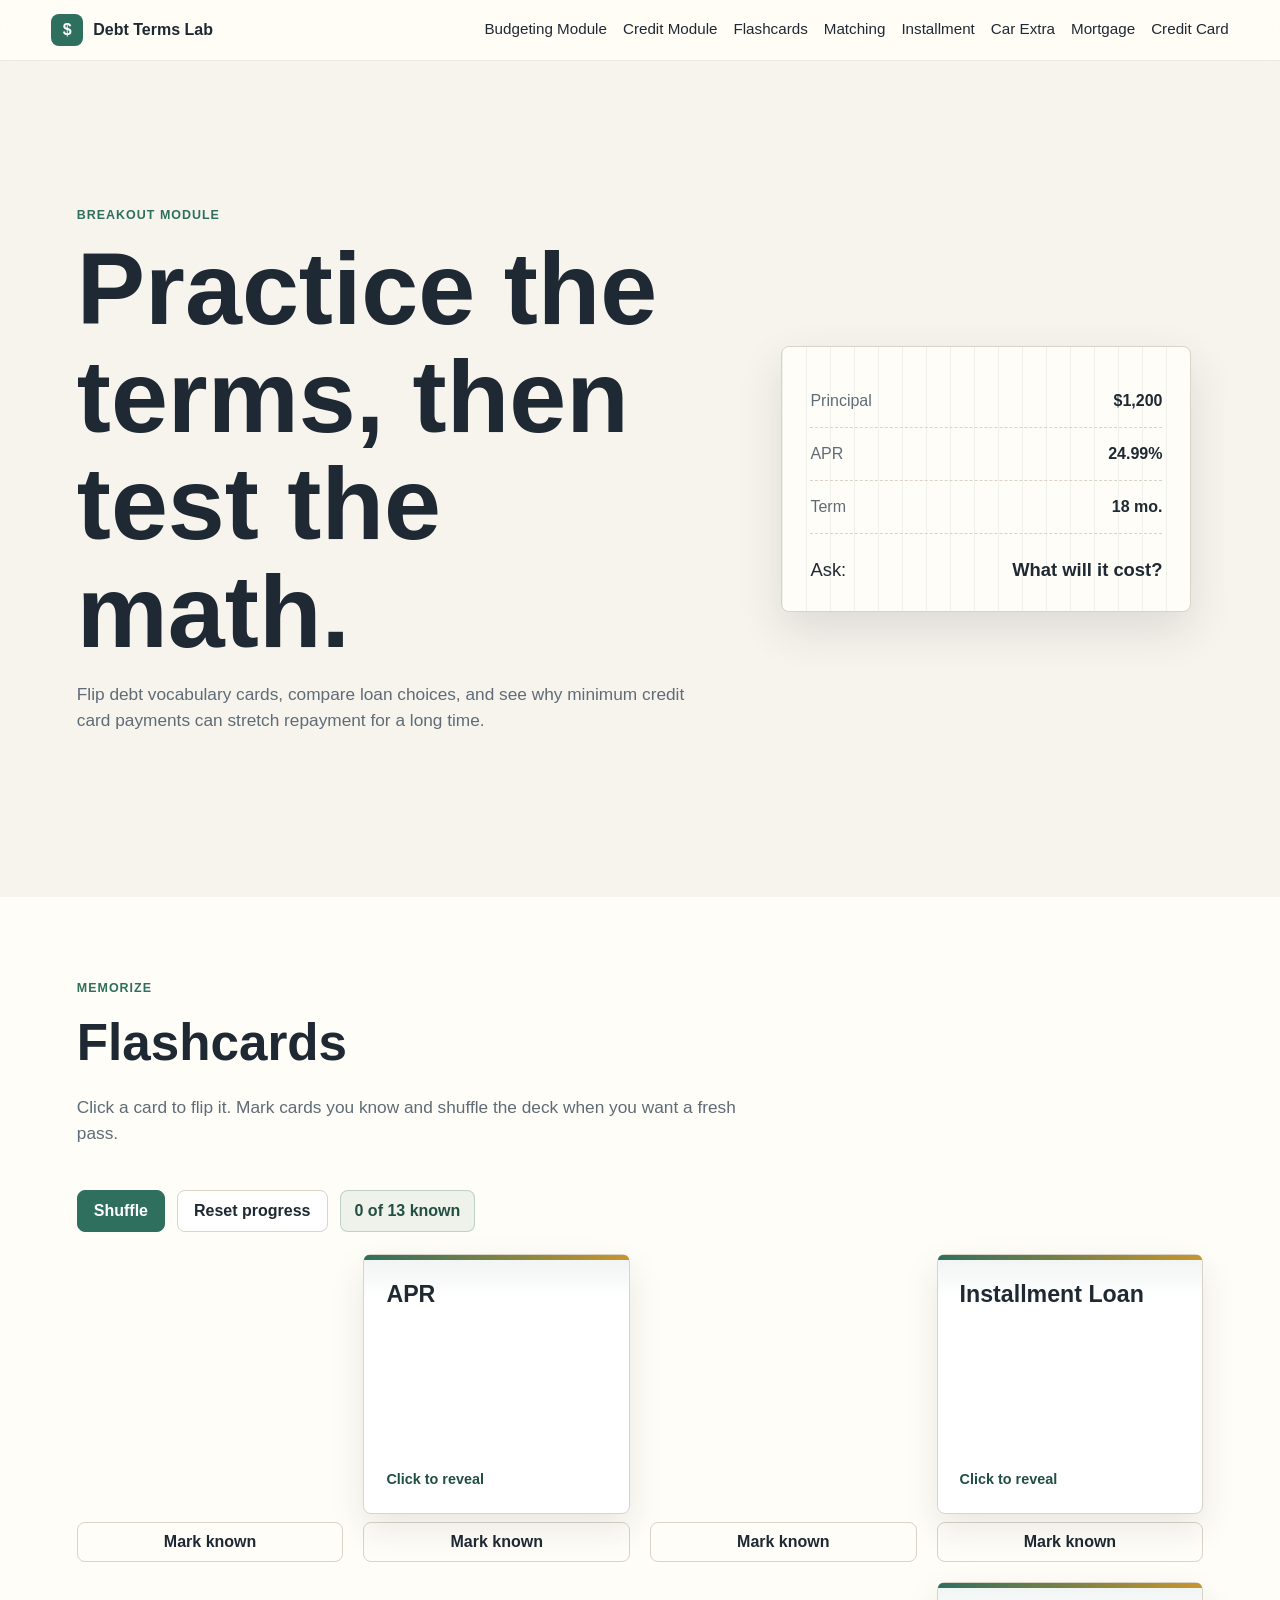
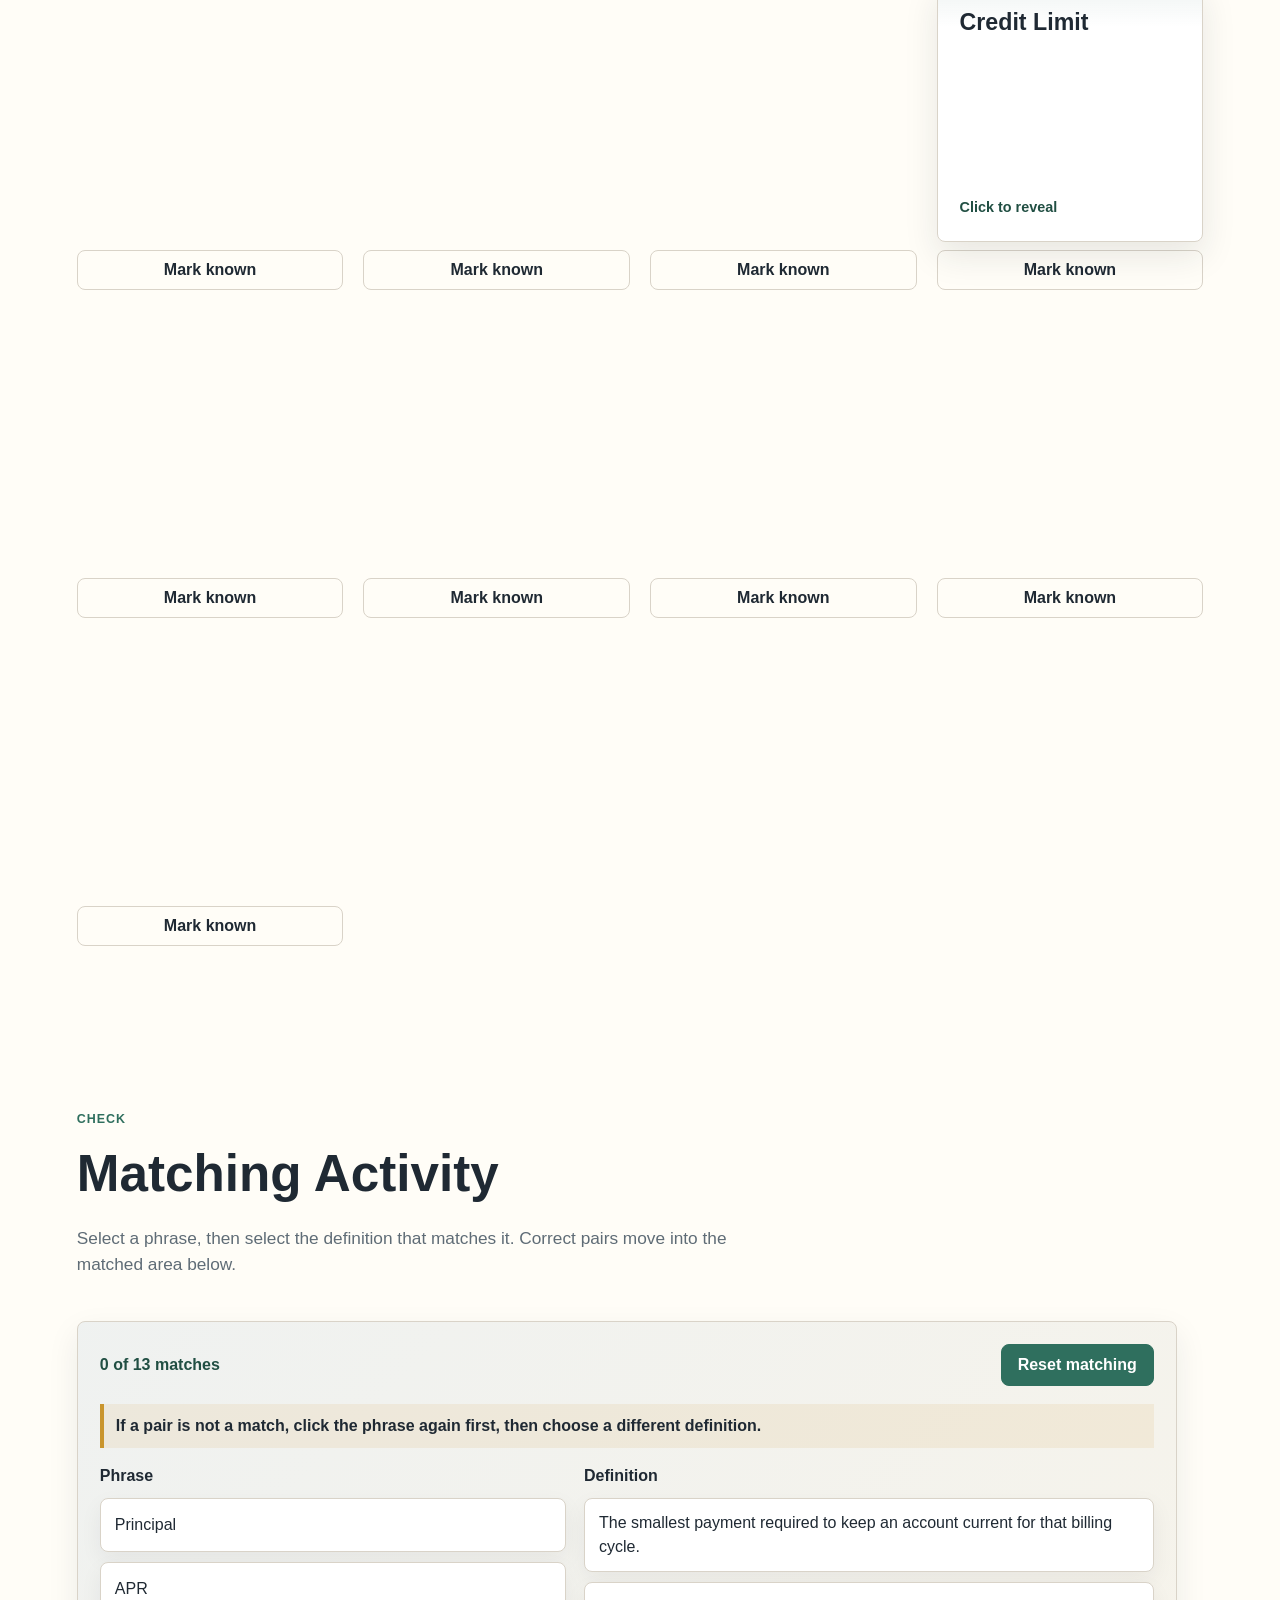
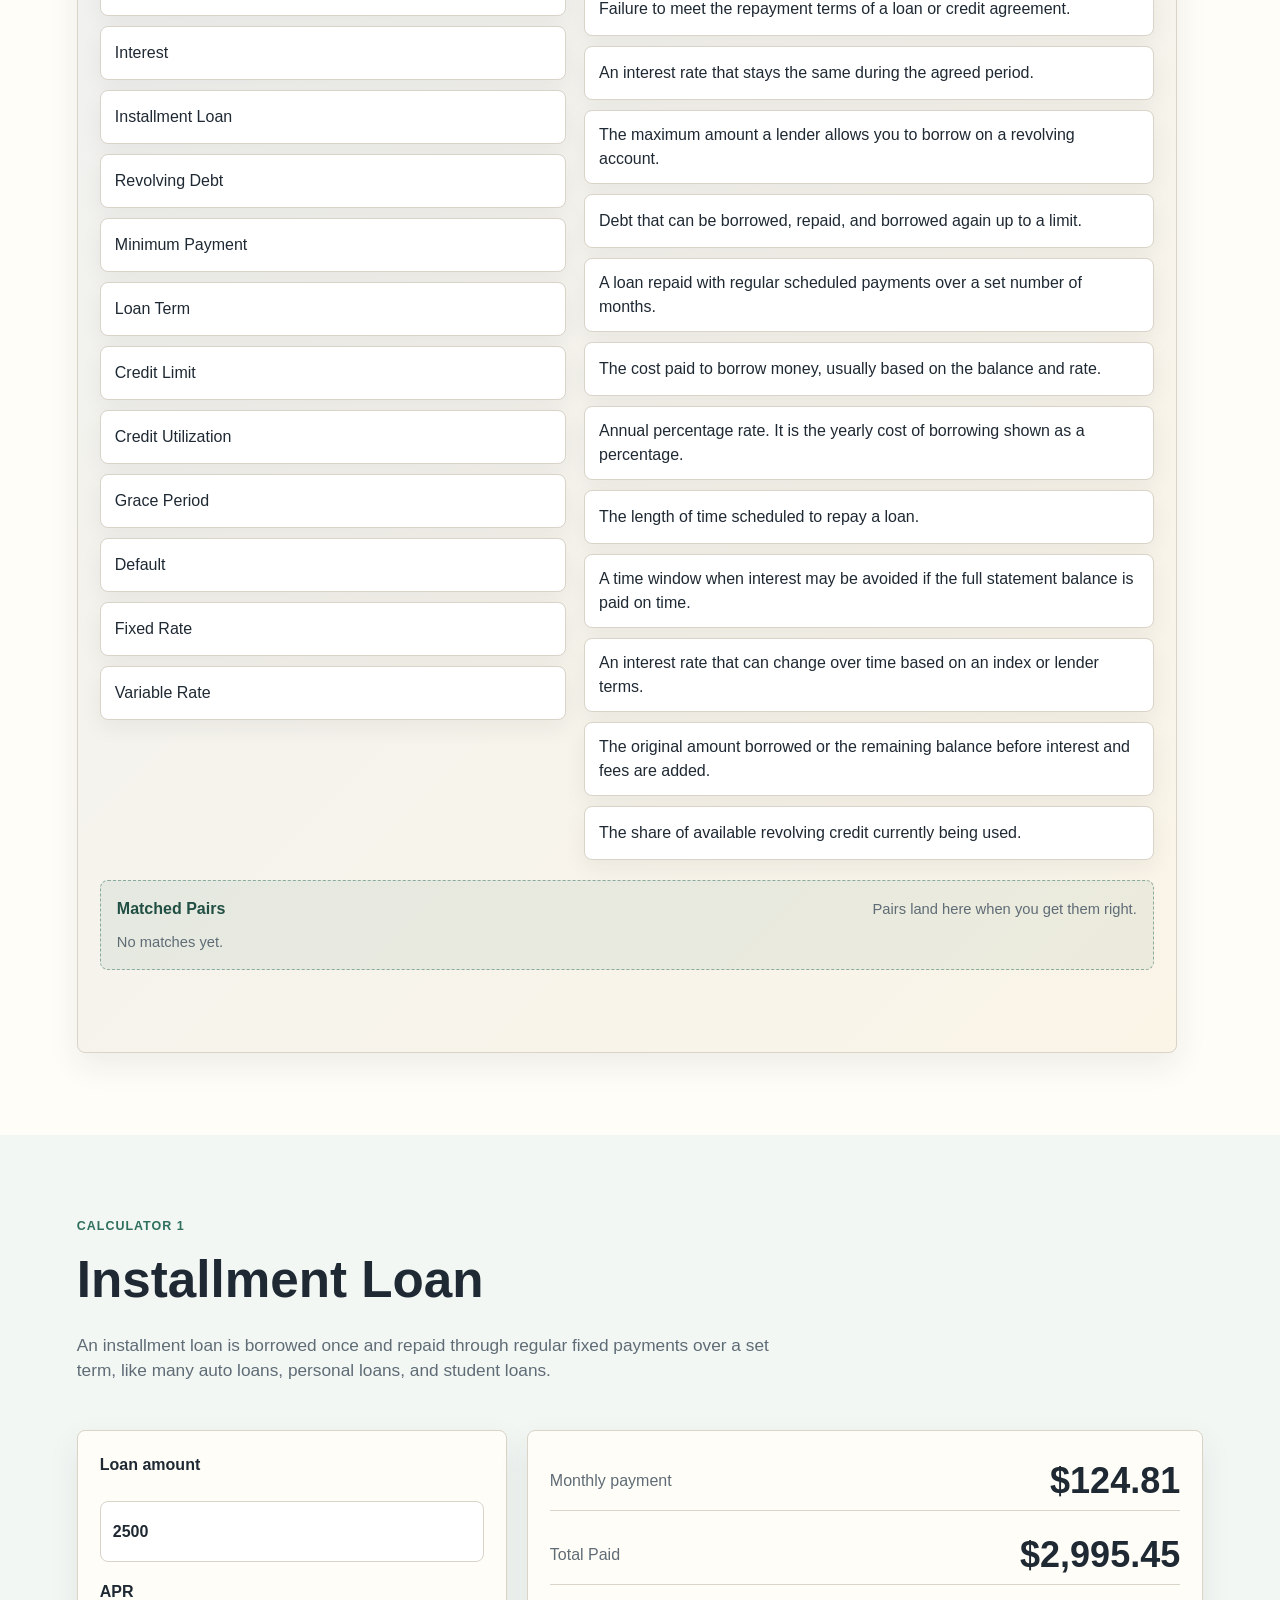
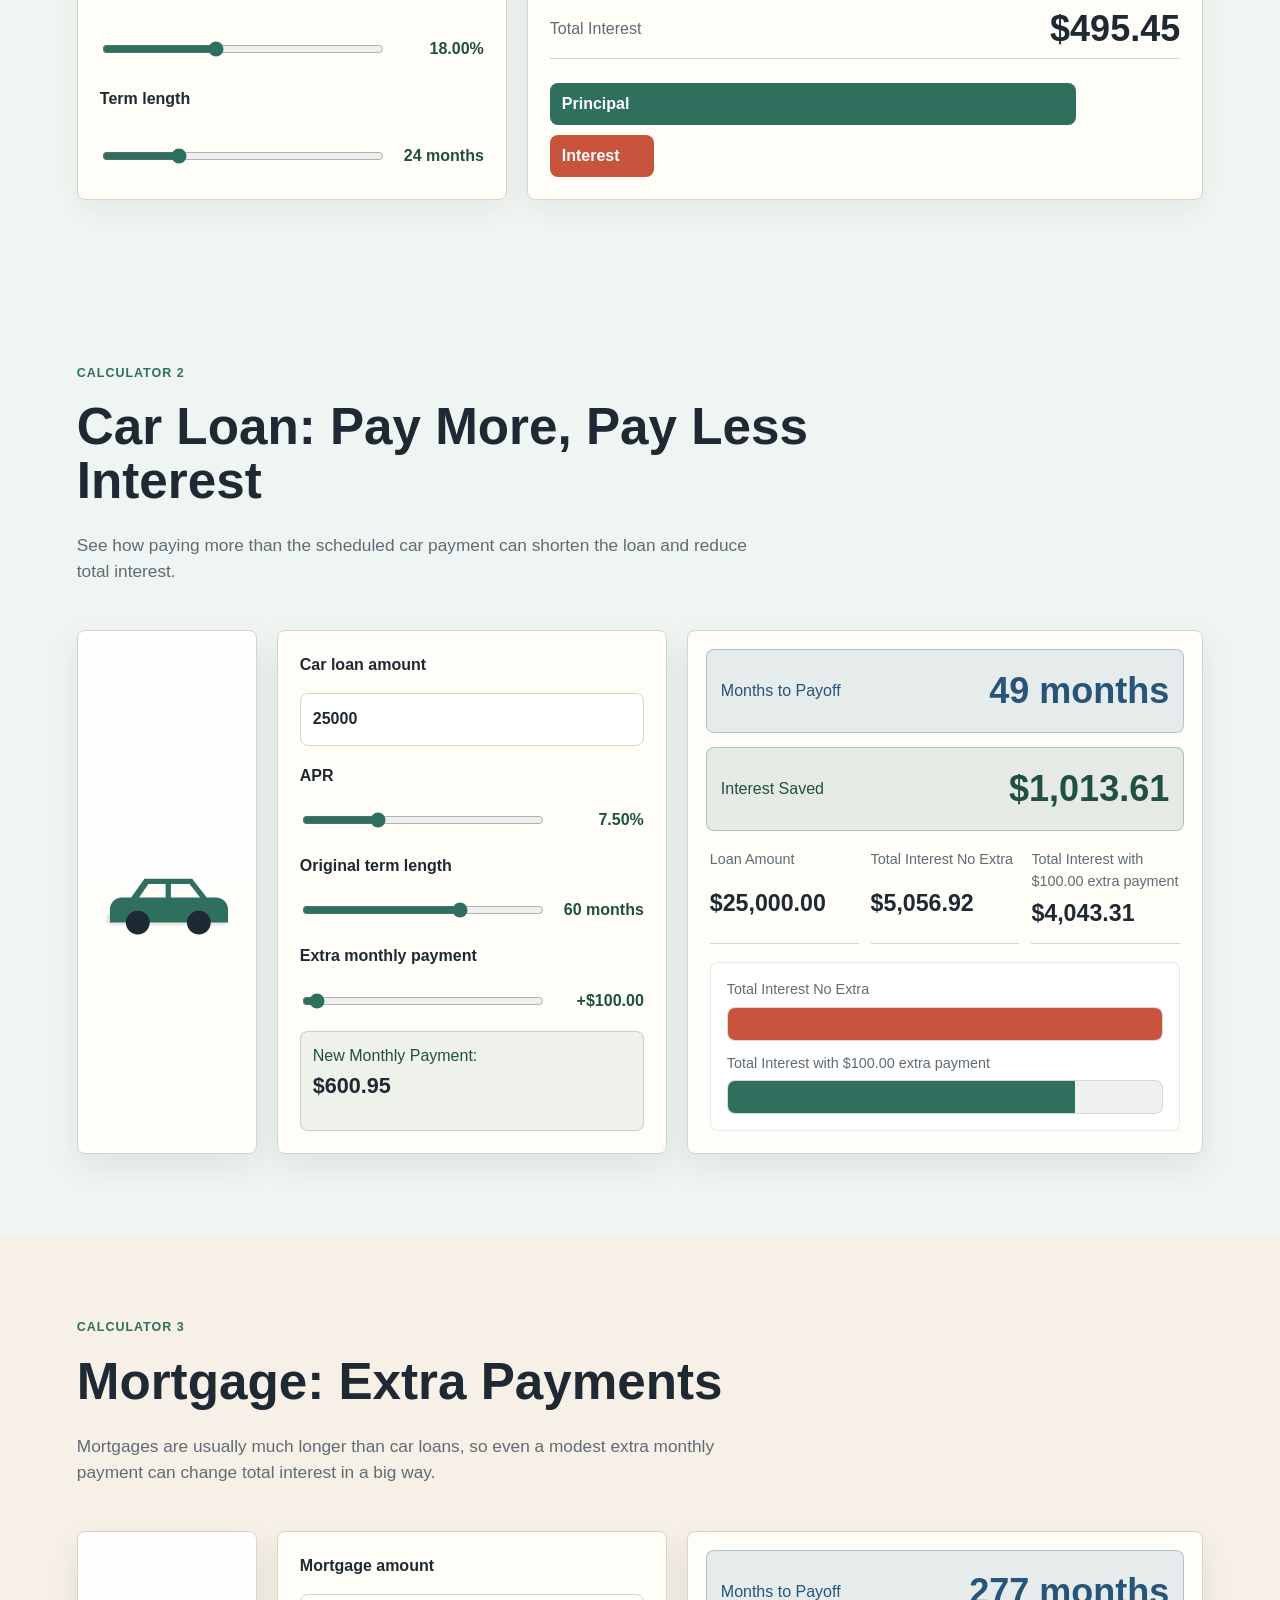
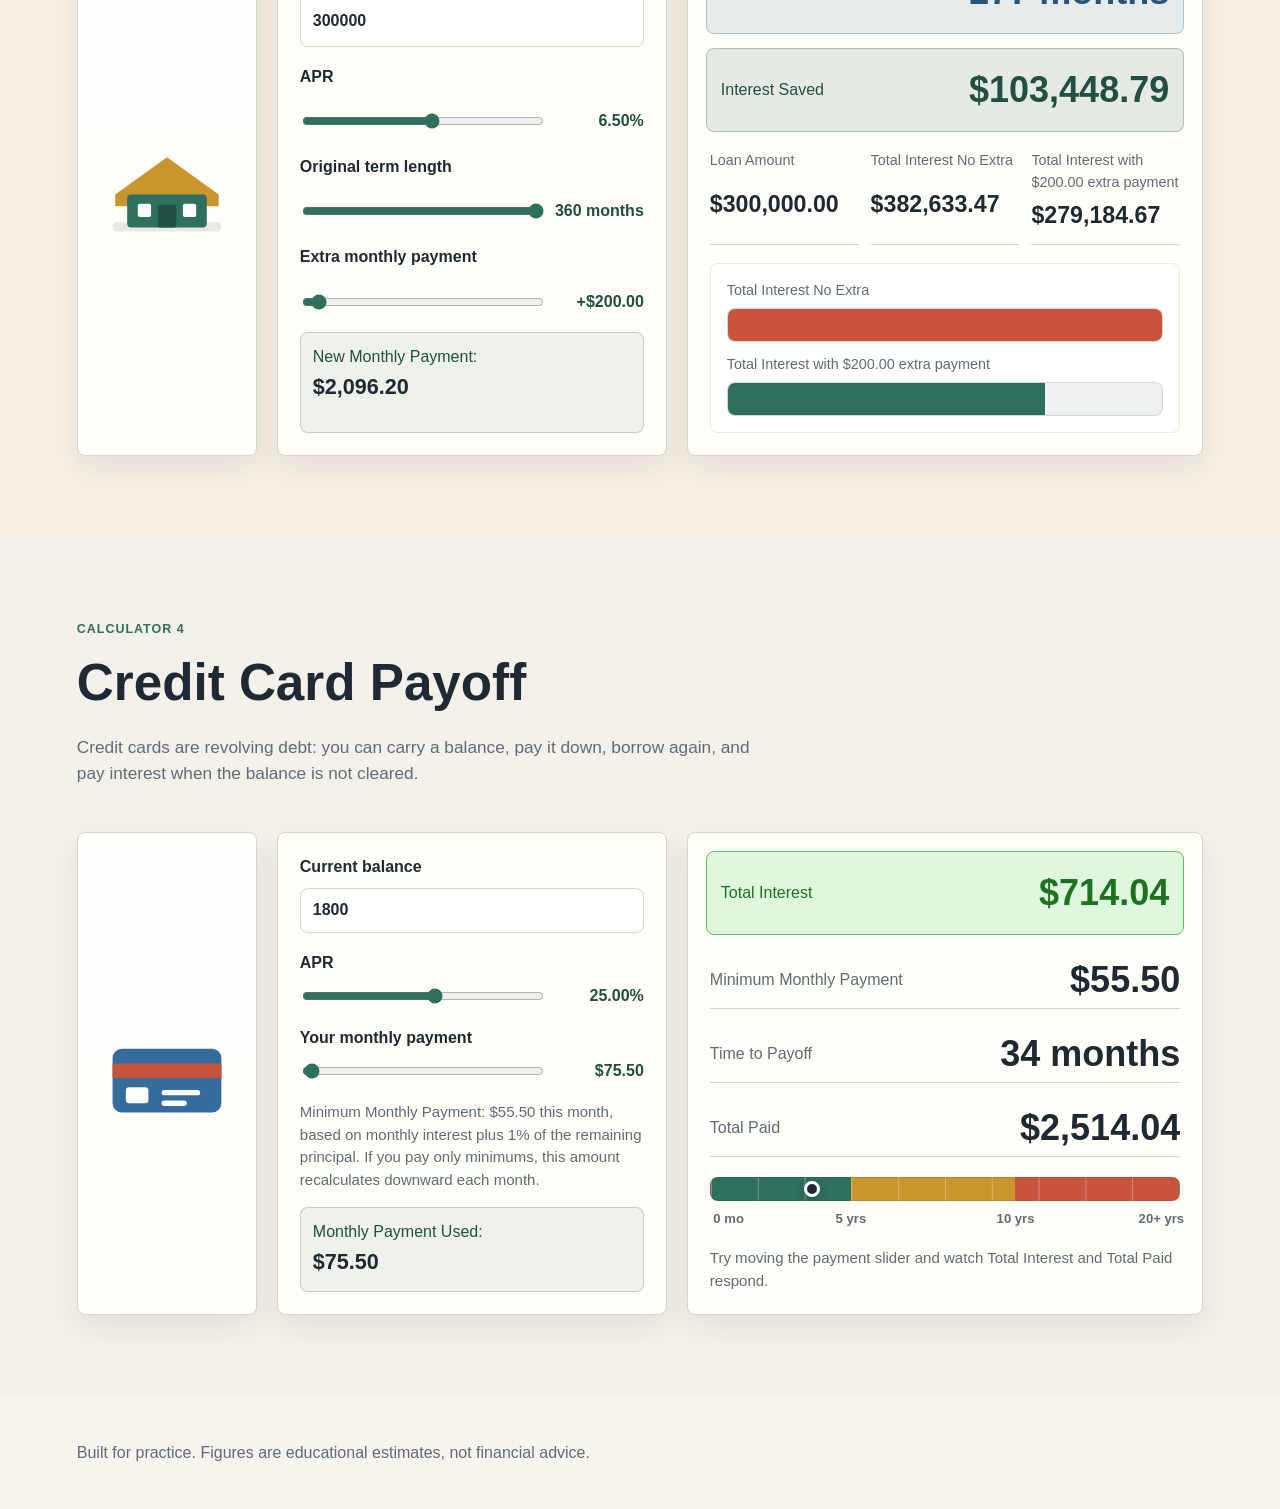
==== commit 95a8b3f2: "Adding Budgeting Module Adding a budgeting module to the website" ====
--- a/index.html
+++ b/index.html
@@ -13,6 +13,7 @@
         <span>Debt Terms Lab</span>
       </a>
       <nav class="nav" aria-label="Main navigation">
+        <a href="budgeting.html">Budgeting Module</a>
         <a href="credit.html">Credit Module</a>
         <a href="#flashcards">Flashcards</a>
         <a href="#quiz">Matching</a>
--- a/styles.css
+++ b/styles.css
@@ -913,10 +913,20 @@
     var(--bg);
 }
 
+.credit-hero > *,
+#credit-terms > *,
+#credit-matching > *,
+#score-simulator > *,
+.credit-report-section > *,
+.source-section > * {
+  max-width: 1180px;
+  margin-left: auto;
+  margin-right: auto;
+}
+
 .score-visual {
   display: grid;
-  gap: 18px;
-  place-items: center;
+  gap: 14px;
   border: 1px solid var(--line);
   border-radius: 8px;
   padding: 28px;
@@ -925,23 +935,56 @@
 }
 
 .score-arc {
+  position: relative;
   display: grid;
   grid-template-columns: 1fr auto 1fr;
-  align-items: end;
+  gap: 12px;
+  align-items: center;
   width: 100%;
-  min-height: 180px;
-  border-bottom: 18px solid var(--green);
-  border-radius: 0 0 180px 180px;
+  min-height: 128px;
+  border: 1px solid rgba(31, 41, 51, 0.1);
+  border-radius: 8px;
+  padding: 24px 18px 44px;
+  color: var(--ink);
+  background: white;
+  overflow: hidden;
+}
+
+.score-arc::before {
+  content: "";
+  position: absolute;
+  right: 18px;
+  bottom: 20px;
+  left: 18px;
+  height: 16px;
+  border-radius: 999px;
   background: linear-gradient(90deg, var(--coral), var(--gold), var(--green));
-  clip-path: ellipse(50% 55% at 50% 100%);
-  padding: 78px 20px 28px;
-  color: white;
+}
+
+.score-arc::after {
+  content: "";
+  position: absolute;
+  bottom: 15px;
+  left: calc(18px + 70%);
+  width: 10px;
+  height: 26px;
+  border: 2px solid white;
+  border-radius: 999px;
+  background: var(--ink);
+  box-shadow: 0 6px 16px rgba(31, 41, 51, 0.24);
 }
 
 .score-arc strong {
   font-size: clamp(3.2rem, 7vw, 5rem);
   line-height: 1;
   text-align: center;
+  color: var(--green-dark);
+}
+
+.score-arc span {
+  align-self: end;
+  color: var(--muted);
+  font-weight: 900;
 }
 
 .score-arc span:last-child {
@@ -957,8 +1000,9 @@
 .term-grid,
 .source-grid {
   display: grid;
-  grid-template-columns: repeat(auto-fit, minmax(230px, 1fr));
+  grid-template-columns: repeat(auto-fit, minmax(230px, 300px));
   gap: 14px;
+  justify-content: start;
 }
 
 .credit-term-card,
@@ -984,8 +1028,9 @@
 
 .report-steps {
   display: grid;
-  grid-template-columns: repeat(4, minmax(0, 1fr));
+  grid-template-columns: repeat(auto-fit, minmax(220px, 270px));
   gap: 14px;
+  justify-content: start;
 }
 
 .step-number {
@@ -1005,9 +1050,86 @@
 
 .simulator-layout {
   display: grid;
-  grid-template-columns: minmax(230px, 300px) minmax(0, 1fr);
+  grid-template-columns: minmax(280px, 340px) minmax(0, 820px);
   gap: 18px;
   align-items: start;
+  justify-content: start;
+}
+
+.fico-wheel-card {
+  display: grid;
+  grid-template-columns: 220px minmax(0, 1fr);
+  gap: 18px;
+  align-items: center;
+  max-width: 920px;
+  margin-bottom: 20px;
+  border: 1px solid var(--line);
+  border-radius: 8px;
+  padding: 18px;
+  background: var(--paper);
+  box-shadow: 0 12px 32px rgba(31, 41, 51, 0.08);
+}
+
+.fico-donut {
+  display: grid;
+  width: 190px;
+  height: 190px;
+  place-items: center;
+  border-radius: 50%;
+  background:
+    radial-gradient(circle, var(--paper) 0 42%, transparent 43%),
+    conic-gradient(
+      var(--green) 0 35%,
+      var(--gold) 35% 65%,
+      var(--blue) 65% 80%,
+      var(--coral) 80% 90%,
+      #6d5f8d 90% 100%
+    );
+}
+
+.fico-donut span {
+  color: var(--ink);
+  font-weight: 800;
+}
+
+.fico-legend {
+  display: grid;
+  gap: 10px;
+}
+
+.fico-legend div {
+  display: flex;
+  align-items: center;
+  justify-content: space-between;
+  gap: 12px;
+  border-bottom: 1px solid var(--line);
+  padding-bottom: 8px;
+}
+
+.legend-dot {
+  width: 12px;
+  height: 12px;
+  border-radius: 50%;
+}
+
+.legend-dot.payment {
+  background: var(--green);
+}
+
+.legend-dot.owed {
+  background: var(--gold);
+}
+
+.legend-dot.age {
+  background: var(--blue);
+}
+
+.legend-dot.new {
+  background: var(--coral);
+}
+
+.legend-dot.mix {
+  background: #6d5f8d;
 }
 
 .person-card,
@@ -1028,7 +1150,13 @@
 
 .person-card,
 .score-dashboard {
+  max-width: 820px;
   padding: 20px;
+}
+
+.person-card {
+  position: sticky;
+  top: 82px;
 }
 
 .person-card h3,
@@ -1053,6 +1181,143 @@
   font-weight: 800;
 }
 
+.sidebar-score {
+  display: grid;
+  grid-template-columns: 1fr auto;
+  gap: 6px 12px;
+  align-items: center;
+  border: 1px solid rgba(53, 108, 156, 0.25);
+  border-radius: 8px;
+  padding: 12px;
+  background: rgba(53, 108, 156, 0.08);
+}
+
+.sidebar-score span,
+.sidebar-score p {
+  color: var(--muted);
+}
+
+.sidebar-score strong {
+  font-size: 2rem;
+  line-height: 1;
+}
+
+.score-face {
+  grid-row: span 2;
+  font-size: 2.2rem;
+  font-weight: 800;
+}
+
+.sidebar-score p {
+  grid-column: 1 / -1;
+  margin: 0;
+  font-weight: 800;
+}
+
+.sidebar-debt-payment {
+  display: grid;
+  gap: 4px;
+  border: 1px solid rgba(47, 111, 94, 0.25);
+  border-radius: 8px;
+  padding: 12px;
+  background: rgba(47, 111, 94, 0.08);
+}
+
+.sidebar-debt-payment span,
+.sidebar-debt-payment p {
+  color: var(--muted);
+}
+
+.sidebar-debt-payment strong {
+  font-size: 1.6rem;
+}
+
+.sidebar-debt-payment p {
+  margin: 0;
+  font-weight: 800;
+}
+
+.why-card {
+  display: grid;
+  gap: 10px;
+}
+
+.why-card .button {
+  width: 100%;
+}
+
+.why-panel {
+  display: grid;
+  gap: 10px;
+  border: 1px solid rgba(31, 41, 51, 0.12);
+  border-radius: 8px;
+  padding: 12px;
+  background: #fffdf8;
+}
+
+.why-panel[hidden] {
+  display: none;
+}
+
+.why-summary,
+.why-ratio,
+.why-horizon {
+  margin: 0;
+  color: var(--ink);
+  font-size: 0.92rem;
+  line-height: 1.45;
+}
+
+.why-counts {
+  display: grid;
+  grid-template-columns: repeat(3, minmax(0, 1fr));
+  gap: 6px;
+}
+
+.why-counts span {
+  border-radius: 8px;
+  padding: 8px 6px;
+  background: rgba(53, 108, 156, 0.08);
+  color: var(--blue);
+  font-size: 0.78rem;
+  font-weight: 900;
+  text-align: center;
+}
+
+.why-columns {
+  display: grid;
+  gap: 10px;
+}
+
+.why-columns div {
+  border: 1px solid var(--line);
+  border-radius: 8px;
+  padding: 10px;
+  background: white;
+}
+
+.why-columns h4 {
+  margin: 0 0 6px;
+  font-size: 0.9rem;
+}
+
+.why-columns ul {
+  display: grid;
+  gap: 6px;
+  margin: 0;
+  padding-left: 18px;
+  color: var(--muted);
+  font-size: 0.86rem;
+  line-height: 1.35;
+}
+
+.why-horizon {
+  border-left: 4px solid var(--gold);
+  padding: 8px 10px;
+  background: rgba(231, 166, 62, 0.12);
+  font-weight: 800;
+}
+
 .score-panel {
   border: 1px solid rgba(47, 111, 94, 0.25);
   border-radius: 8px;
@@ -1098,6 +1363,108 @@
   display: grid;
   grid-template-columns: repeat(2, minmax(0, 1fr));
   gap: 12px;
+}
+
+.decision-grid {
+  grid-template-columns: repeat(auto-fit, minmax(220px, 1fr));
+  align-items: start;
+}
+
+.decision-category {
+  display: grid;
+  align-content: start;
+  gap: 8px;
+  border: 1px solid var(--line);
+  border-radius: 8px;
+  padding: 12px;
+  background:
+    linear-gradient(135deg, rgba(53, 108, 156, 0.06), rgba(47, 111, 94, 0.04)),
+    white;
+}
+
+.decision-category h3 {
+  margin: 0;
+  color: var(--ink);
+  font-size: 1rem;
+}
+
+.card-utilization-panel {
+  display: grid;
+  gap: 12px;
+  border: 1px solid var(--line);
+  border-radius: 8px;
+  padding: 14px;
+  background: white;
+}
+
+.credit-card-list {
+  display: grid;
+  grid-template-columns: repeat(auto-fit, minmax(220px, 1fr));
+  gap: 12px;
+}
+
+.sim-card {
+  display: grid;
+  gap: 9px;
+  border: 1px solid var(--line);
+  border-radius: 8px;
+  padding: 14px;
+  background:
+    linear-gradient(135deg, rgba(53, 108, 156, 0.12), rgba(47, 111, 94, 0.06)),
+    var(--paper);
+}
+
+.sim-card-top {
+  display: flex;
+  align-items: center;
+  justify-content: space-between;
+  gap: 10px;
+}
+
+.sim-card-top span,
+.sim-card p {
+  color: var(--muted);
+  font-size: 0.92rem;
+}
+
+.sim-card p {
+  margin: 0;
+}
+
+.util-meter {
+  height: 14px;
+  overflow: hidden;
+  border-radius: 999px;
+  background: rgba(31, 41, 51, 0.1);
+}
+
+.util-meter span {
+  display: block;
+  height: 100%;
+  border-radius: inherit;
+  background: var(--green);
+}
+
+.sim-card.good .util-meter span {
+  background: var(--green);
+}
+
+.sim-card.watch .util-meter span {
+  background: var(--gold);
+}
+
+.sim-card.high .util-meter span {
+  background: var(--coral);
+}
+
+.sim-card.closed {
+  opacity: 0.58;
+  filter: grayscale(0.7);
+  background: #f1f1f1;
+}
+
+.sim-card.closed .util-meter span {
+  background: var(--muted);
 }
 
 .factor-grid div,
@@ -1118,7 +1485,23 @@
 .decision-card {
   color: var(--ink);
   cursor: pointer;
+  min-height: auto;
+  padding: 10px;
   text-align: left;
+}
+
+.decision-card strong {
+  font-size: 0.96rem;
+}
+
+.decision-card span {
+  font-size: 0.9rem;
+}
+
+.decision-card:disabled {
+  opacity: 0.52;
+  cursor: not-allowed;
+  filter: grayscale(0.7);
 }
 
 .decision-card:hover,
@@ -1128,6 +1511,7 @@
 }
 
 .decision-card em {
+  font-size: 0.82rem;
   font-style: normal;
 }
 
@@ -1148,6 +1532,12 @@
   margin: 0;
   padding-left: 20px;
   color: var(--muted);
+  font-size: 0.92rem;
+}
+
+.sidebar-log {
+  max-height: 420px;
+  overflow: auto;
 }
 
 .source-section {
@@ -1172,12 +1562,22 @@
   .visual-tool-grid,
   .matching-grid,
   .simulator-layout,
+  .fico-wheel-card,
   .report-steps {
     grid-template-columns: 1fr;
   }
 
+  .fico-donut {
+    width: 170px;
+    height: 170px;
+  }
+
   .loan-visual {
     min-height: 150px;
+  }
+
+  .person-card {
+    position: static;
   }
 
   .intro {
@@ -1216,3 +1616,2439 @@
   }
 
 }
+
+/* Budgeting module */
+.sr-only {
+  position: absolute;
+  width: 1px;
+  height: 1px;
+  padding: 0;
+  margin: -1px;
+  overflow: hidden;
+  clip: rect(0, 0, 0, 0);
+  white-space: nowrap;
+  border: 0;
+}
+
+.budgeting-page {
+  --budget-navy: #183642;
+  --budget-mint: #dceee7;
+  --budget-cream: #f6f1e7;
+  --budget-orange: #e0784a;
+  --budget-purple: #665a8f;
+  background: #f4f0e8;
+}
+
+.budgeting-page .topbar {
+  border-bottom-color: rgba(24, 54, 66, 0.12);
+}
+
+.budgeting-page .brand-mark {
+  background: var(--budget-navy);
+}
+
+.nav-exam {
+  border-radius: 999px;
+  padding: 5px 12px;
+  background: var(--budget-navy);
+  color: white !important;
+}
+
+.nav-exam:hover,
+.nav-exam:focus-visible {
+  border-color: transparent !important;
+  background: var(--green);
+}
+
+.budget-hero,
+.budget-process,
+.budget-definitions,
+.model-compare,
+.jordan-section,
+.decision-lab,
+.budget-summary,
+.exam-section {
+  padding: clamp(56px, 8vw, 104px) clamp(18px, 6vw, 80px);
+}
+
+.budget-hero > *,
+.budget-process > *,
+.budget-definitions > *,
+.model-compare > *,
+.jordan-section > *,
+.decision-lab > *,
+.budget-summary > *,
+.exam-section > * {
+  max-width: 1180px;
+  margin-left: auto;
+  margin-right: auto;
+}
+
+.budget-hero {
+  display: grid;
+  grid-template-columns: minmax(0, 1.1fr) minmax(310px, 0.72fr);
+  gap: clamp(36px, 7vw, 90px);
+  align-items: center;
+  min-height: calc(100vh - 62px);
+  overflow: hidden;
+  background:
+    radial-gradient(circle at 8% 20%, rgba(255, 255, 255, 0.72) 0 5%, transparent 5.2%),
+    linear-gradient(135deg, #e3f0e9, #f8f4eb 58%, #efe2d2);
+}
+
+.budget-hero-copy {
+  position: relative;
+  z-index: 1;
+}
+
+.budget-hero h1 {
+  max-width: 780px;
+  color: var(--budget-navy);
+  font-size: clamp(3.15rem, 7.4vw, 6.9rem);
+  line-height: 0.94;
+  letter-spacing: -0.055em;
+}
+
+.hero-lead {
+  max-width: 680px;
+  margin: 28px 0 0;
+  color: #40535c;
+  font-size: clamp(1.08rem, 2vw, 1.34rem);
+  line-height: 1.65;
+}
+
+.hero-lead strong {
+  color: var(--budget-navy);
+}
+
+.hero-actions {
+  display: flex;
+  flex-wrap: wrap;
+  align-items: center;
+  gap: 20px;
+  margin-top: 30px;
+}
+
+.button-link {
+  display: inline-flex;
+  align-items: center;
+  text-decoration: none;
+}
+
+.text-link {
+  color: var(--budget-navy);
+  font-weight: 800;
+  text-decoration: none;
+}
+
+.text-link:hover,
+.text-link:focus-visible {
+  color: var(--green);
+}
+
+.reading-note {
+  display: flex;
+  gap: 12px;
+  align-items: flex-start;
+  width: fit-content;
+  margin-top: 36px;
+  border-top: 1px solid rgba(24, 54, 66, 0.18);
+  padding-top: 18px;
+  color: #54656c;
+}
+
+.reading-note > span {
+  display: grid;
+  width: 28px;
+  height: 28px;
+  flex: 0 0 auto;
+  place-items: center;
+  border-radius: 50%;
+  background: var(--budget-navy);
+  color: white;
+  font-weight: 800;
+}
+
+.reading-note p {
+  margin: 2px 0 0;
+}
+
+.budget-snapshot {
+  position: relative;
+  display: grid;
+  gap: 20px;
+  width: min(100%, 430px);
+  justify-self: end;
+  border: 1px solid rgba(24, 54, 66, 0.14);
+  border-radius: 22px;
+  padding: clamp(24px, 4vw, 38px);
+  background: rgba(255, 253, 247, 0.94);
+  box-shadow: 0 28px 70px rgba(24, 54, 66, 0.16);
+  transform: rotate(1.5deg);
+}
+
+.budget-snapshot::before,
+.budget-snapshot::after {
+  content: "";
+  position: absolute;
+  z-index: -1;
+  border-radius: 22px;
+  background: var(--budget-navy);
+}
+
+.budget-snapshot::before {
+  top: -22px;
+  right: 28px;
+  width: 92px;
+  height: 92px;
+  opacity: 0.12;
+}
+
+.budget-snapshot::after {
+  bottom: -34px;
+  left: -30px;
+  width: 110px;
+  height: 110px;
+  background: var(--budget-orange);
+  opacity: 0.16;
+}
+
+.snapshot-topline,
+.snapshot-amount,
+.allocation-list div {
+  display: flex;
+  align-items: center;
+  justify-content: space-between;
+  gap: 16px;
+}
+
+.snapshot-topline {
+  color: #65747b;
+  font-size: 0.86rem;
+  font-weight: 800;
+  letter-spacing: 0.06em;
+  text-transform: uppercase;
+}
+
+.status-dot {
+  border-radius: 999px;
+  padding: 5px 9px;
+  background: var(--budget-mint);
+  color: var(--green-dark);
+  letter-spacing: 0;
+  text-transform: none;
+}
+
+.snapshot-amount {
+  border-bottom: 1px solid var(--line);
+  padding-bottom: 20px;
+  color: var(--muted);
+}
+
+.snapshot-amount strong {
+  color: var(--budget-navy);
+  font-size: clamp(2rem, 5vw, 3.5rem);
+  letter-spacing: -0.04em;
+}
+
+.allocation-list {
+  display: grid;
+  gap: 12px;
+}
+
+.allocation-list span {
+  display: inline-flex;
+  align-items: center;
+  gap: 9px;
+  color: #506169;
+}
+
+.allocation-dot {
+  width: 10px;
+  height: 10px;
+  border-radius: 50%;
+}
+
+.allocation-dot.needs,
+.allocation-bar .needs {
+  background: var(--green);
+}
+
+.allocation-dot.flexible,
+.allocation-bar .flexible {
+  background: var(--gold);
+}
+
+.allocation-dot.future,
+.allocation-bar .future {
+  background: var(--budget-purple);
+}
+
+.allocation-bar {
+  display: flex;
+  height: 13px;
+  overflow: hidden;
+  border-radius: 999px;
+}
+
+.allocation-bar .needs { width: 55%; }
+.allocation-bar .flexible { width: 26%; }
+.allocation-bar .future { width: 19%; }
+
+.budget-snapshot > p {
+  margin: -4px 0 0;
+  color: var(--muted);
+  font-size: 0.9rem;
+  font-style: italic;
+  text-align: right;
+}
+
+.budget-process {
+  background: var(--budget-navy);
+  color: white;
+}
+
+.budget-process .eyebrow,
+.budget-summary .eyebrow {
+  color: #9ed2bd;
+}
+
+.budget-process .section-heading p:not(.eyebrow) {
+  color: #b9c6ca;
+}
+
+.process-grid {
+  display: grid;
+  grid-template-columns: repeat(3, minmax(0, 1fr));
+  gap: 1px;
+  margin-top: 44px;
+  padding: 0;
+  background: rgba(255, 255, 255, 0.16);
+  list-style: none;
+}
+
+.process-grid li {
+  display: grid;
+  gap: 42px;
+  min-height: 290px;
+  padding: clamp(24px, 4vw, 38px);
+  background: var(--budget-navy);
+}
+
+.process-grid h3 {
+  margin: 0 0 10px;
+  font-size: 1.6rem;
+}
+
+.process-grid p {
+  margin: 0;
+  color: #bdc9cd;
+}
+
+.process-number {
+  color: #91bfae;
+  font-size: 0.86rem;
+  font-weight: 900;
+  letter-spacing: 0.12em;
+}
+
+.budget-equation {
+  display: flex;
+  flex-wrap: wrap;
+  gap: 12px;
+  align-items: center;
+  justify-content: center;
+  margin-top: 34px;
+  color: #c6d1d5;
+}
+
+.budget-equation span,
+.budget-equation strong {
+  border: 1px solid rgba(255, 255, 255, 0.2);
+  border-radius: 999px;
+  padding: 10px 18px;
+}
+
+.budget-equation strong {
+  background: white;
+  color: var(--budget-navy);
+}
+
+.budget-definitions {
+  background: #faf8f3;
+}
+
+.definitions-header {
+  display: grid;
+  grid-template-columns: minmax(0, 1fr) minmax(240px, 330px);
+  gap: 30px;
+  align-items: end;
+}
+
+.definitions-header .section-heading {
+  margin: 0;
+}
+
+.study-progress {
+  display: grid;
+  gap: 10px;
+  border: 1px solid var(--line);
+  border-radius: 14px;
+  padding: 16px;
+  background: white;
+}
+
+.study-progress-copy {
+  display: flex;
+  justify-content: space-between;
+  gap: 16px;
+  color: var(--muted);
+  font-size: 0.9rem;
+}
+
+.study-progress-copy strong {
+  color: var(--budget-navy);
+}
+
+.study-progress-track {
+  height: 9px;
+  overflow: hidden;
+  border-radius: 999px;
+  background: #e4e7e3;
+}
+
+.study-progress-track span {
+  display: block;
+  width: 0;
+  height: 100%;
+  border-radius: inherit;
+  background: var(--green);
+  transition: width 240ms ease;
+}
+
+.definition-tools {
+  display: flex;
+  flex-wrap: wrap;
+  gap: 12px;
+  align-items: center;
+  margin-top: 34px;
+  margin-bottom: 20px;
+}
+
+.definition-search {
+  display: flex;
+  min-width: min(100%, 280px);
+  flex: 1 1 300px;
+  align-items: center;
+  gap: 8px;
+  border: 1px solid var(--line);
+  border-radius: 10px;
+  padding: 0 13px;
+  background: white;
+}
+
+.definition-search:focus-within {
+  border-color: var(--green);
+  box-shadow: 0 0 0 3px rgba(47, 111, 94, 0.12);
+}
+
+.definition-search > span:not(.sr-only) {
+  color: var(--green);
+  font-size: 1.35rem;
+}
+
+.definition-search input {
+  width: 100%;
+  min-height: 46px;
+  border: 0;
+  outline: 0;
+  background: transparent;
+  color: var(--ink);
+}
+
+.definition-filters {
+  display: flex;
+  flex-wrap: wrap;
+  gap: 7px;
+}
+
+.filter-chip {
+  min-height: 38px;
+  border: 1px solid var(--line);
+  border-radius: 999px;
+  padding: 0 13px;
+  background: transparent;
+  color: var(--muted);
+  cursor: pointer;
+  font: inherit;
+  font-size: 0.9rem;
+  font-weight: 800;
+}
+
+.filter-chip:hover,
+.filter-chip:focus-visible,
+.filter-chip.active {
+  border-color: var(--budget-navy);
+  background: var(--budget-navy);
+  color: white;
+}
+
+.definition-grid {
+  display: grid;
+  grid-template-columns: repeat(2, minmax(0, 1fr));
+  gap: 14px;
+}
+
+.definition-card {
+  align-self: start;
+  overflow: hidden;
+  border: 1px solid var(--line);
+  border-radius: 14px;
+  background: white;
+  box-shadow: 0 8px 22px rgba(24, 54, 66, 0.045);
+  transition: border-color 160ms ease, box-shadow 160ms ease, transform 160ms ease;
+}
+
+.definition-card:hover,
+.definition-card.open {
+  border-color: rgba(47, 111, 94, 0.5);
+  box-shadow: 0 14px 32px rgba(24, 54, 66, 0.08);
+  transform: translateY(-1px);
+}
+
+.definition-card.reviewed {
+  border-color: rgba(47, 111, 94, 0.56);
+  background: linear-gradient(135deg, rgba(220, 238, 231, 0.34), white 42%);
+}
+
+.definition-card[hidden] {
+  display: none;
+}
+
+.definition-toggle {
+  display: flex;
+  width: 100%;
+  min-height: 94px;
+  align-items: center;
+  justify-content: space-between;
+  gap: 20px;
+  border: 0;
+  padding: 20px;
+  background: transparent;
+  color: var(--ink);
+  cursor: pointer;
+  text-align: left;
+}
+
+.definition-toggle > span {
+  display: grid;
+  gap: 5px;
+}
+
+.definition-toggle small {
+  color: var(--green);
+  font-size: 0.72rem;
+  font-weight: 900;
+  letter-spacing: 0.09em;
+  text-transform: uppercase;
+}
+
+.definition-toggle strong {
+  color: var(--budget-navy);
+  font-size: clamp(1.12rem, 2vw, 1.35rem);
+}
+
+.definition-toggle i {
+  display: grid;
+  width: 34px;
+  height: 34px;
+  flex: 0 0 auto;
+  place-items: center;
+  border: 1px solid var(--line);
+  border-radius: 50%;
+  color: var(--green);
+  font-size: 1.25rem;
+  font-style: normal;
+  transition: transform 160ms ease, background 160ms ease;
+}
+
+.definition-card.open .definition-toggle i {
+  background: var(--budget-navy);
+  color: white;
+  transform: rotate(45deg);
+}
+
+.definition-body {
+  padding: 0 20px 20px;
+}
+
+.definition-body[hidden] {
+  display: none;
+}
+
+.definition-body > p {
+  margin: 0;
+  border-top: 1px solid var(--line);
+  padding-top: 18px;
+  color: #506169;
+  line-height: 1.62;
+}
+
+.plain-language {
+  display: grid;
+  gap: 3px;
+  margin-top: 14px;
+  border-left: 3px solid var(--gold);
+  padding: 8px 12px;
+  background: rgba(201, 149, 45, 0.08);
+}
+
+.plain-language strong {
+  color: var(--budget-navy);
+  font-size: 0.78rem;
+  letter-spacing: 0.05em;
+  text-transform: uppercase;
+}
+
+.plain-language span {
+  color: #56666d;
+  font-size: 0.92rem;
+}
+
+.review-button {
+  margin-top: 16px;
+  border: 1px solid rgba(47, 111, 94, 0.35);
+  border-radius: 999px;
+  padding: 7px 12px;
+  background: transparent;
+  color: var(--green-dark);
+  cursor: pointer;
+  font: inherit;
+  font-size: 0.84rem;
+  font-weight: 800;
+}
+
+.review-button:hover,
+.review-button:focus-visible,
+.review-button[aria-pressed="true"] {
+  background: var(--green);
+  color: white;
+}
+
+.mini-allocation {
+  display: flex;
+  min-height: 46px;
+  margin-top: 16px;
+  overflow: hidden;
+  border-radius: 8px;
+}
+
+.mini-allocation span {
+  display: grid;
+  width: var(--size);
+  place-items: center;
+  padding: 6px;
+  background: var(--green);
+  color: white;
+  font-size: 0.76rem;
+  font-weight: 800;
+  text-align: center;
+}
+
+.mini-allocation span:nth-child(2) { background: var(--gold); }
+.mini-allocation span:nth-child(3) { background: var(--budget-purple); }
+
+.no-definitions {
+  border: 1px dashed var(--line);
+  border-radius: 14px;
+  padding: 34px;
+  color: var(--muted);
+  text-align: center;
+}
+
+.model-compare {
+  background: var(--budget-cream);
+}
+
+.compare-layout {
+  display: grid;
+  grid-template-columns: minmax(0, 1fr) 72px minmax(0, 1fr);
+  gap: 18px;
+  align-items: stretch;
+  margin-top: 38px;
+}
+
+.compare-card {
+  border: 1px solid var(--line);
+  border-radius: 18px;
+  padding: clamp(24px, 4vw, 40px);
+  background: white;
+  box-shadow: 0 16px 42px rgba(24, 54, 66, 0.08);
+}
+
+.compare-card h3 {
+  margin: 4px 0 20px;
+  color: var(--budget-navy);
+  font-size: clamp(1.8rem, 4vw, 3rem);
+}
+
+.compare-card > p:last-child,
+.compare-card li {
+  color: var(--muted);
+}
+
+.card-kicker {
+  margin: 0;
+  color: var(--green) !important;
+  font-size: 0.77rem;
+  font-weight: 900;
+  letter-spacing: 0.1em;
+  text-transform: uppercase;
+}
+
+.big-ratio {
+  display: grid;
+  grid-template-columns: 5fr 3fr 2fr;
+  min-height: 126px;
+  margin-bottom: 20px;
+  overflow: hidden;
+  border-radius: 12px;
+}
+
+.big-ratio span {
+  display: grid;
+  place-items: center;
+  background: var(--green);
+  color: white;
+  font-size: clamp(1.4rem, 4vw, 2.6rem);
+  font-weight: 900;
+}
+
+.big-ratio span:nth-child(2) { background: var(--gold); }
+.big-ratio span:nth-child(3) { background: var(--budget-purple); }
+
+.plan-card {
+  background: var(--budget-navy);
+  color: white;
+}
+
+.plan-card h3,
+.plan-card li {
+  color: white;
+}
+
+.plan-card ul {
+  display: grid;
+  gap: 16px;
+  margin: 30px 0 0;
+  padding: 0;
+  list-style: none;
+}
+
+.plan-card li {
+  border-bottom: 1px solid rgba(255, 255, 255, 0.16);
+  padding: 0 0 13px 28px;
+}
+
+.plan-card li::before {
+  content: "✓";
+  margin-left: -28px;
+  margin-right: 11px;
+  color: #9ed2bd;
+  font-weight: 900;
+}
+
+.compare-connector {
+  display: grid;
+  place-items: center;
+}
+
+.compare-connector span {
+  display: grid;
+  width: 72px;
+  height: 72px;
+  place-items: center;
+  border-radius: 50%;
+  background: var(--budget-orange);
+  color: white;
+  font-size: 0.75rem;
+  font-weight: 900;
+  text-align: center;
+  text-transform: uppercase;
+  transform: rotate(-8deg);
+}
+
+.model-callout {
+  max-width: 860px !important;
+  margin-top: 34px;
+  margin-bottom: 0;
+  color: var(--budget-navy);
+  font-size: clamp(1.15rem, 2.4vw, 1.6rem);
+  font-weight: 800;
+  line-height: 1.45;
+  text-align: center;
+}
+
+.jordan-section {
+  display: grid;
+  grid-template-columns: minmax(0, 0.92fr) minmax(360px, 1.08fr);
+  gap: clamp(42px, 7vw, 88px);
+  align-items: center;
+  background: #dfece7;
+}
+
+.jordan-intro h2 {
+  max-width: 650px;
+  color: var(--budget-navy);
+}
+
+.jordan-intro > p:not(.eyebrow) {
+  max-width: 600px;
+  color: #4e6269;
+  font-size: 1.08rem;
+  line-height: 1.7;
+}
+
+.jordan-intro blockquote {
+  margin: 28px 0 0;
+  border-left: 4px solid var(--budget-orange);
+  padding: 12px 0 12px 22px;
+  color: var(--budget-navy);
+  font-size: 1.25rem;
+  font-weight: 800;
+}
+
+.jordan-board {
+  border-radius: 18px;
+  padding: clamp(24px, 4vw, 40px);
+  background: #fffdf8;
+  box-shadow: 0 24px 58px rgba(24, 54, 66, 0.13);
+}
+
+.jordan-profile {
+  display: flex;
+  gap: 13px;
+  align-items: center;
+  border-bottom: 1px solid var(--line);
+  padding-bottom: 20px;
+}
+
+.jordan-avatar {
+  display: grid;
+  width: 52px;
+  height: 52px;
+  place-items: center;
+  border-radius: 50%;
+  background: var(--budget-orange);
+  color: white;
+  font-size: 1.4rem;
+  font-weight: 900;
+}
+
+.jordan-profile div {
+  display: grid;
+}
+
+.jordan-profile strong {
+  color: var(--budget-navy);
+  font-size: 1.1rem;
+}
+
+.jordan-profile div span {
+  color: var(--muted);
+  font-size: 0.9rem;
+}
+
+.jordan-board h3 {
+  margin: 24px 0 16px;
+  color: var(--budget-navy);
+}
+
+.reset-list {
+  display: grid;
+  gap: 0;
+  margin: 0;
+  padding: 0;
+  list-style: none;
+}
+
+.reset-list li {
+  display: flex;
+  gap: 15px;
+  align-items: center;
+  border-bottom: 1px solid #e7e2d8;
+  padding: 12px 0;
+  color: #45585f;
+}
+
+.reset-list li > span {
+  color: var(--green);
+  font-size: 0.72rem;
+  font-weight: 900;
+}
+
+.account-pills {
+  display: grid;
+  grid-template-columns: repeat(3, 1fr);
+  gap: 8px;
+  margin-top: 22px;
+}
+
+.account-pills span {
+  border-radius: 999px;
+  padding: 8px;
+  background: rgba(47, 111, 94, 0.1);
+  color: var(--green-dark);
+  font-size: 0.86rem;
+  font-weight: 800;
+  text-align: center;
+}
+
+.decision-lab {
+  background: #faf8f3;
+}
+
+.scenario-card {
+  display: grid;
+  grid-template-columns: minmax(260px, 0.7fr) minmax(0, 1.3fr);
+  gap: 1px;
+  overflow: hidden;
+  border: 1px solid var(--line);
+  border-radius: 18px;
+  background: var(--line);
+  box-shadow: 0 16px 44px rgba(24, 54, 66, 0.08);
+}
+
+.scenario-copy,
+.scenario-questions {
+  padding: clamp(24px, 4vw, 40px);
+  background: white;
+}
+
+.scenario-copy {
+  background: var(--budget-purple);
+  color: white;
+}
+
+.scenario-copy p {
+  margin: 22px 0 0;
+  font-size: 1.25rem;
+  font-weight: 800;
+  line-height: 1.55;
+}
+
+.scenario-label {
+  color: #dcd5f2;
+  font-size: 0.76rem;
+  font-weight: 900;
+  letter-spacing: 0.1em;
+  text-transform: uppercase;
+}
+
+.scenario-questions {
+  display: grid;
+  gap: 26px;
+}
+
+.scenario-questions article > span {
+  display: block;
+  margin-bottom: 10px;
+  color: var(--budget-navy);
+  font-weight: 900;
+}
+
+.answer-options {
+  display: grid;
+  gap: 8px;
+}
+
+.answer-options button {
+  min-height: 48px;
+  border: 1px solid var(--line);
+  border-radius: 9px;
+  padding: 10px 13px;
+  background: #fbfaf7;
+  color: var(--ink);
+  cursor: pointer;
+  font: inherit;
+  text-align: left;
+}
+
+.answer-options button:hover,
+.answer-options button:focus-visible {
+  border-color: var(--budget-purple);
+}
+
+.answer-options button.correct {
+  border-color: var(--green);
+  background: rgba(47, 111, 94, 0.1);
+  color: var(--green-dark);
+  font-weight: 800;
+}
+
+.answer-options button.incorrect {
+  border-color: var(--coral);
+  background: rgba(200, 84, 61, 0.08);
+}
+
+.answer-feedback {
+  min-height: 22px;
+  margin: 8px 0 0;
+  font-size: 0.86rem;
+  font-weight: 800;
+}
+
+.answer-feedback.is-correct { color: var(--green-dark); }
+.answer-feedback.is-incorrect { color: var(--coral); }
+
+.budget-summary {
+  display: grid;
+  grid-template-columns: minmax(0, 0.9fr) minmax(0, 1.1fr);
+  gap: 50px;
+  align-items: center;
+  background: var(--budget-navy);
+  color: white;
+}
+
+.budget-summary h2 {
+  max-width: 560px;
+}
+
+.summary-list {
+  display: grid;
+  grid-template-columns: repeat(2, minmax(0, 1fr));
+  gap: 10px;
+}
+
+.summary-list span {
+  min-height: 78px;
+  border: 1px solid rgba(255, 255, 255, 0.18);
+  border-radius: 12px;
+  padding: 18px;
+  color: #e7efec;
+  font-weight: 800;
+}
+
+.summary-list span::before {
+  content: "↗";
+  display: block;
+  margin-bottom: 8px;
+  color: #9ed2bd;
+}
+
+.exam-section {
+  background: #efe6d9;
+}
+
+.exam-heading {
+  display: grid;
+  grid-template-columns: minmax(0, 1fr) auto;
+  gap: 30px;
+  align-items: end;
+  margin-bottom: 28px;
+}
+
+.exam-heading h2 {
+  color: var(--budget-navy);
+}
+
+.exam-heading > div:first-child > p:last-child {
+  color: var(--muted);
+  font-size: 1.05rem;
+}
+
+.exam-readiness {
+  min-width: 150px;
+  border-left: 1px solid rgba(24, 54, 66, 0.2);
+  padding-left: 24px;
+}
+
+.exam-readiness span {
+  color: var(--green);
+  font-size: 2.6rem;
+  font-weight: 900;
+  letter-spacing: -0.05em;
+}
+
+.exam-readiness p {
+  margin: 0;
+  color: var(--muted);
+  font-size: 0.84rem;
+  font-weight: 800;
+}
+
+.exam-frame-shell {
+  overflow: hidden;
+  min-height: 570px;
+  border: 1px solid rgba(24, 54, 66, 0.16);
+  border-radius: 18px;
+  background: white;
+  box-shadow: 0 22px 56px rgba(24, 54, 66, 0.12);
+}
+
+.exam-frame-shell iframe {
+  display: block;
+  width: 100%;
+  min-height: 780px;
+  border: 0;
+}
+
+.exam-frame-shell iframe[hidden] {
+  display: none;
+}
+
+.exam-placeholder {
+  display: grid;
+  min-height: 570px;
+  place-items: center;
+  align-content: center;
+  padding: 34px;
+  background:
+    linear-gradient(rgba(24, 54, 66, 0.035) 1px, transparent 1px) 0 0 / 32px 32px,
+    linear-gradient(90deg, rgba(24, 54, 66, 0.035) 1px, transparent 1px) 0 0 / 32px 32px,
+    white;
+  text-align: center;
+}
+
+.exam-placeholder[hidden] {
+  display: none;
+}
+
+.forms-mark {
+  display: grid;
+  width: 70px;
+  height: 70px;
+  place-items: center;
+  border-radius: 14px;
+  background: #5b43a6;
+  box-shadow: 12px 12px 0 rgba(91, 67, 166, 0.16);
+}
+
+.forms-mark span {
+  color: white;
+  font-size: 2.4rem;
+  font-weight: 900;
+}
+
+.exam-placeholder h3 {
+  margin: 28px 0 6px;
+  color: var(--budget-navy);
+  font-size: 1.55rem;
+}
+
+.exam-placeholder p {
+  max-width: 520px;
+  margin: 0;
+  color: var(--muted);
+}
+
+.exam-placeholder-note {
+  margin-top: 22px;
+  border-radius: 999px;
+  padding: 7px 12px;
+  background: #f0edf9;
+  color: #5b43a6;
+  font-size: 0.82rem;
+  font-weight: 800;
+}
+
+.exam-fallback {
+  color: var(--muted);
+  font-size: 0.9rem;
+}
+
+.exam-fallback a {
+  color: var(--green-dark);
+  font-weight: 800;
+}
+
+.budget-footer {
+  display: flex;
+  justify-content: space-between;
+  gap: 24px;
+  border-top: 1px solid rgba(24, 54, 66, 0.1);
+  background: #faf8f3;
+}
+
+.budget-footer a {
+  flex: 0 0 auto;
+  color: var(--green-dark);
+  font-weight: 800;
+  text-decoration: none;
+}
+
+@media (max-width: 900px) {
+  .budget-hero,
+  .jordan-section,
+  .budget-summary {
+    grid-template-columns: 1fr;
+  }
+
+  .budget-hero {
+    min-height: auto;
+  }
+
+  .budget-snapshot {
+    justify-self: start;
+  }
+
+  .process-grid {
+    grid-template-columns: 1fr;
+  }
+
+  .process-grid li {
+    grid-template-columns: 54px 1fr;
+    gap: 12px;
+    min-height: auto;
+  }
+
+  .definitions-header {
+    grid-template-columns: 1fr;
+  }
+
+  .compare-layout {
+    grid-template-columns: 1fr;
+  }
+
+  .compare-connector span {
+    width: 62px;
+    height: 62px;
+    margin: -8px 0;
+    position: relative;
+    z-index: 1;
+  }
+}
+
+@media (max-width: 700px) {
+  .definition-grid,
+  .scenario-card,
+  .exam-heading {
+    grid-template-columns: 1fr;
+  }
+
+  .exam-readiness {
+    border-top: 1px solid rgba(24, 54, 66, 0.2);
+    border-left: 0;
+    padding-top: 16px;
+    padding-left: 0;
+  }
+
+  .definition-tools > .button {
+    width: 100%;
+  }
+
+  .budget-footer {
+    align-items: flex-start;
+    flex-direction: column;
+  }
+}
+
+@media (max-width: 520px) {
+  .budget-hero h1 {
+    font-size: clamp(2.7rem, 15vw, 4.3rem);
+  }
+
+  .budget-snapshot {
+    transform: none;
+  }
+
+  .budget-equation {
+    justify-content: flex-start;
+  }
+
+  .definition-filters {
+    width: 100%;
+  }
+
+  .filter-chip {
+    flex: 1 1 auto;
+  }
+
+  .summary-list {
+    grid-template-columns: 1fr;
+  }
+
+  .account-pills {
+    grid-template-columns: 1fr;
+  }
+
+  .exam-frame-shell,
+  .exam-placeholder {
+    min-height: 460px;
+  }
+}
+
+@media (prefers-reduced-motion: reduce) {
+  .budgeting-page *,
+  .budgeting-page *::before,
+  .budgeting-page *::after {
+    scroll-behavior: auto !important;
+    transition-duration: 0.01ms !important;
+    animation-duration: 0.01ms !important;
+  }
+}
+
+/* Faithful budgeting lesson layout */
+.budgeting-original {
+  background: #f7f4ee;
+}
+
+.original-module-header {
+  display: flex;
+  align-items: center;
+  justify-content: space-between;
+  gap: 28px;
+  max-width: 1220px;
+  margin: 0 auto;
+  border-bottom: 1px solid var(--line);
+  padding: 24px clamp(18px, 5vw, 54px);
+}
+
+.original-title-lockup p,
+.original-title-lockup h1 {
+  margin: 0;
+}
+
+.original-title-lockup p {
+  color: var(--green);
+  font-size: 0.7rem;
+  font-weight: 900;
+  letter-spacing: 0.11em;
+  text-transform: uppercase;
+}
+
+.original-title-lockup h1 {
+  color: var(--budget-navy);
+  font-size: 1.55rem;
+  letter-spacing: -0.025em;
+}
+
+.original-module-header nav {
+  display: flex;
+  flex-wrap: wrap;
+  gap: 8px 18px;
+  justify-content: flex-end;
+}
+
+.original-module-header nav a {
+  color: #53636a;
+  font-size: 0.9rem;
+  font-weight: 800;
+  text-decoration: none;
+}
+
+.original-module-header nav a:hover,
+.original-module-header nav a:focus-visible {
+  color: var(--green);
+  text-decoration: underline;
+  text-underline-offset: 4px;
+}
+
+.original-opening,
+.lesson-section,
+.jordan-break,
+.original-summary,
+.drag-practice,
+.next-module-note,
+.original-exam,
+.original-more {
+  padding: clamp(54px, 8vw, 96px) clamp(18px, 6vw, 80px);
+}
+
+.original-opening > *,
+.lesson-section > *,
+.jordan-break > *,
+.original-summary > *,
+.drag-practice > *,
+.next-module-note > *,
+.original-exam > *,
+.original-more > * {
+  max-width: 1120px;
+  margin-right: auto;
+  margin-left: auto;
+}
+
+.original-opening {
+  display: grid;
+  grid-template-columns: minmax(0, 1.35fr) minmax(280px, 0.65fr);
+  gap: clamp(38px, 7vw, 90px);
+  align-items: start;
+  background: #f7f4ee;
+}
+
+.lesson-label {
+  margin: 0 0 12px;
+  color: var(--green);
+  font-size: 0.73rem;
+  font-weight: 900;
+  letter-spacing: 0.11em;
+  text-transform: uppercase;
+}
+
+.original-opening h2 {
+  max-width: 800px;
+  color: var(--budget-navy);
+  font-size: clamp(2rem, 4.5vw, 4rem);
+  line-height: 1.08;
+  letter-spacing: -0.04em;
+}
+
+.original-opening blockquote {
+  margin: 30px 0;
+  border-left: 5px solid var(--gold);
+  padding: 12px 0 12px 24px;
+  color: var(--green-dark);
+  font-size: clamp(1.35rem, 2.8vw, 2rem);
+  font-weight: 800;
+  line-height: 1.35;
+}
+
+.original-opening > div > p:last-child {
+  color: var(--muted);
+  font-size: 1.06rem;
+}
+
+.original-reading-note {
+  border: 1px solid rgba(47, 111, 94, 0.25);
+  border-radius: 12px;
+  padding: 24px;
+  background: #edf5f1;
+}
+
+.original-reading-note p:last-child {
+  margin: 0;
+  color: #465a61;
+  line-height: 1.65;
+}
+
+.lesson-section {
+  background: #fffdf8;
+}
+
+.lesson-section.alternate {
+  background: #f0eee7;
+}
+
+.lesson-section-heading {
+  margin-bottom: 38px;
+}
+
+.lesson-section-heading h2 {
+  max-width: 940px;
+  color: var(--budget-navy);
+  font-size: clamp(2rem, 4vw, 3.45rem);
+  line-height: 1.12;
+  letter-spacing: -0.035em;
+}
+
+.lesson-section-heading > p:last-child:not(.lesson-label) {
+  max-width: 720px;
+  color: var(--muted);
+}
+
+.language-note {
+  max-width: 780px;
+  margin-top: 24px;
+  border-left: 4px solid var(--gold);
+  padding: 10px 15px;
+  background: rgba(201, 149, 45, 0.09);
+  color: #4f5e64;
+}
+
+.resource-strip {
+  display: grid;
+  grid-template-columns: repeat(2, minmax(0, 1fr));
+  gap: 12px;
+  margin-bottom: 26px;
+}
+
+.resource-strip article {
+  display: flex;
+  gap: 16px;
+  align-items: center;
+  border: 1px solid var(--line);
+  border-radius: 12px;
+  padding: 15px;
+  background: white;
+}
+
+.resource-strip article > span {
+  border-radius: 8px;
+  padding: 9px 11px;
+  background: var(--budget-navy);
+  color: white;
+  font-size: 0.78rem;
+  font-weight: 900;
+  white-space: nowrap;
+}
+
+.resource-strip article:nth-child(2) > span {
+  background: var(--budget-orange);
+}
+
+.resource-strip p {
+  margin: 0;
+  color: #4d5f66;
+  font-weight: 800;
+}
+
+.resource-strip p a,
+.original-reading-note a,
+.language-note a {
+  color: inherit;
+  font-weight: inherit;
+  text-decoration-color: rgba(47, 111, 94, 0.5);
+  text-underline-offset: 3px;
+}
+
+.resource-strip p a:hover,
+.resource-strip p a:focus-visible,
+.original-reading-note a:hover,
+.original-reading-note a:focus-visible,
+.language-note a:hover,
+.language-note a:focus-visible {
+  color: var(--green-dark);
+  text-decoration-color: currentColor;
+}
+
+.definition-group {
+  display: grid;
+  gap: 18px;
+}
+
+.original-definition-card {
+  display: grid;
+  grid-template-columns: minmax(210px, 0.32fr) minmax(0, 0.68fr);
+  overflow: hidden;
+  border: 1px solid var(--line);
+  border-radius: 14px;
+  background: white;
+  box-shadow: 0 10px 26px rgba(24, 54, 66, 0.055);
+}
+
+.definition-card-heading {
+  position: relative;
+  border-right: 1px solid var(--line);
+  padding: 26px;
+  background: #f8faf8;
+}
+
+.definition-card-heading::before {
+  content: "";
+  position: absolute;
+  top: 0;
+  bottom: 0;
+  left: 0;
+  width: 6px;
+  background: var(--card-accent, var(--green));
+}
+
+.accent-green { --card-accent: var(--green); }
+.accent-blue { --card-accent: var(--blue); }
+.accent-coral { --card-accent: var(--coral); }
+.accent-gold { --card-accent: var(--gold); }
+.accent-purple { --card-accent: var(--budget-purple); }
+
+.definition-card-heading p {
+  margin: 0 0 8px;
+  color: var(--card-accent, var(--green));
+  font-size: 0.68rem;
+  font-weight: 900;
+  letter-spacing: 0.09em;
+  text-transform: uppercase;
+}
+
+.definition-card-heading h3 {
+  margin: 0;
+  color: var(--budget-navy);
+  font-size: clamp(1.35rem, 2.6vw, 2rem);
+  line-height: 1.12;
+}
+
+.definition-card-content {
+  padding: 26px clamp(24px, 4vw, 42px);
+}
+
+.definition-card-content > p:first-child {
+  margin-top: 0;
+}
+
+.definition-card-content > p:last-child {
+  margin-bottom: 0;
+}
+
+.definition-card-content p,
+.definition-card-content li {
+  color: #4f6067;
+  line-height: 1.65;
+}
+
+.how-we-talk {
+  margin: 22px 0;
+  border-radius: 10px;
+  padding: 20px;
+  background: #f3f1eb;
+}
+
+.how-we-talk h4 {
+  margin: 0 0 8px;
+  color: var(--budget-navy);
+}
+
+.how-we-talk p:first-of-type {
+  margin-top: 0;
+}
+
+.how-we-talk p:last-child {
+  margin-bottom: 0;
+}
+
+.how-we-talk ol {
+  display: grid;
+  gap: 8px;
+  padding-left: 22px;
+}
+
+.resource-label {
+  display: inline-flex;
+  width: fit-content;
+  margin-top: 20px !important;
+  border-radius: 999px;
+  padding: 6px 10px;
+  background: rgba(53, 108, 156, 0.09);
+  color: var(--blue) !important;
+  font-size: 0.78rem;
+  font-weight: 900;
+  text-decoration: none;
+}
+
+.resource-label:hover,
+.resource-label:focus-visible {
+  background: rgba(53, 108, 156, 0.16);
+  text-decoration: underline;
+  text-underline-offset: 3px;
+}
+
+.key-idea {
+  border-left: 4px solid var(--card-accent, var(--gold));
+  padding: 10px 14px;
+  background: #faf7ef;
+  color: var(--budget-navy) !important;
+}
+
+.ratio-list {
+  display: grid;
+  grid-template-columns: repeat(3, minmax(0, 1fr));
+  gap: 8px;
+  margin: 18px 0;
+  padding: 0;
+  list-style: none;
+}
+
+.ratio-list li {
+  display: grid;
+  min-height: 90px;
+  place-items: center;
+  border-radius: 9px;
+  padding: 12px;
+  background: var(--green);
+  color: white;
+  text-align: center;
+}
+
+.ratio-list li:nth-child(2) { background: var(--gold); }
+.ratio-list li:nth-child(3) { background: var(--budget-purple); }
+.ratio-list strong { font-size: 1.45rem; }
+
+.real-world-note {
+  margin-top: 28px;
+  border-radius: 14px;
+  padding: clamp(24px, 4vw, 38px);
+  background: var(--budget-navy);
+  color: white;
+}
+
+.real-world-note .lesson-label {
+  color: #9ed2bd;
+}
+
+.real-world-note p:not(.lesson-label) {
+  max-width: 850px;
+  color: #e2e9e6;
+  font-size: 1.05rem;
+}
+
+.real-world-note p:last-child {
+  margin-bottom: 0;
+}
+
+.bonus-concept {
+  display: grid;
+  grid-template-columns: minmax(210px, 0.32fr) minmax(0, 0.68fr);
+  gap: 30px;
+  margin-top: 18px;
+  border: 1px dashed rgba(47, 111, 94, 0.5);
+  border-radius: 14px;
+  padding: clamp(24px, 4vw, 38px);
+  background: #eff6f2;
+}
+
+.bonus-concept h3 {
+  margin: 0;
+  color: var(--budget-navy);
+  font-size: 2rem;
+}
+
+.bonus-concept > div:last-child p {
+  margin-top: 0;
+  color: #4c5f66;
+  line-height: 1.65;
+}
+
+.bonus-concept > div:last-child p:last-child {
+  margin-bottom: 0;
+}
+
+.jordan-break {
+  display: grid;
+  grid-template-columns: minmax(260px, 0.38fr) minmax(0, 0.62fr);
+  gap: clamp(34px, 7vw, 84px);
+  background: #dcebe5;
+}
+
+.jordan-two {
+  background: #e8e2f0;
+}
+
+.jordan-three {
+  background: #efe1d5;
+}
+
+.jordan-break-heading {
+  display: flex;
+  gap: 16px;
+  align-items: flex-start;
+}
+
+.jordan-photo {
+  width: 96px;
+  height: 96px;
+  flex: 0 0 auto;
+  border-radius: 50%;
+  border: 4px solid rgba(255, 255, 255, 0.72);
+  background: white;
+  object-fit: cover;
+  box-shadow: 0 10px 24px rgba(24, 54, 66, 0.14);
+}
+
+.jordan-break-heading p {
+  margin: 2px 0 7px;
+  color: #52646a;
+  font-size: 0.7rem;
+  font-weight: 900;
+  letter-spacing: 0.09em;
+  text-transform: uppercase;
+}
+
+.jordan-break-heading h2 {
+  color: var(--budget-navy);
+  font-size: clamp(2rem, 4vw, 3.45rem);
+  line-height: 1.08;
+}
+
+.jordan-story-copy > p,
+.jordan-story-copy > li,
+.jordan-story-copy ul {
+  color: #40545b;
+  line-height: 1.72;
+}
+
+.jordan-story-copy > p:first-child {
+  margin-top: 0;
+}
+
+.jordan-story-copy > p:last-child {
+  margin-bottom: 0;
+}
+
+.jordan-story-copy ul {
+  display: grid;
+  gap: 4px;
+}
+
+.jordan-fact-grid {
+  display: grid;
+  gap: 10px;
+}
+
+.jordan-fact-grid article {
+  display: grid;
+  grid-template-columns: 145px minmax(0, 1fr);
+  gap: 18px;
+  align-items: start;
+  border-top: 1px solid rgba(24, 54, 66, 0.14);
+  padding: 16px 0 6px;
+}
+
+.jordan-fact-grid article:first-child {
+  border-top: 0;
+  padding-top: 0;
+}
+
+.jordan-fact-grid strong,
+.jordan-model-callout > strong,
+.jordan-action-list > strong,
+.jordan-account-callout > strong,
+.jordan-needs > strong,
+.jordan-deficit-callout > strong {
+  color: var(--budget-navy);
+  font-size: 0.82rem;
+  font-weight: 900;
+  letter-spacing: 0.04em;
+  text-transform: uppercase;
+}
+
+.jordan-fact-grid p {
+  margin: 0;
+  color: #40545b;
+  line-height: 1.65;
+}
+
+.jordan-concept-callout {
+  margin: 20px 0;
+  border: 1px solid rgba(24, 54, 66, 0.14);
+  border-radius: 11px;
+  padding: 18px;
+  background: rgba(255, 255, 255, 0.6);
+}
+
+.jordan-concept-callout strong {
+  color: var(--budget-navy);
+}
+
+.jordan-concept-callout p {
+  margin: 5px 0 0;
+  color: #485a61;
+}
+
+.jordan-model-callout,
+.jordan-action-list,
+.jordan-needs {
+  margin: 22px 0;
+  border-radius: 11px;
+  padding: 20px;
+  background: rgba(255, 255, 255, 0.58);
+}
+
+.jordan-model-callout > p,
+.jordan-needs > p {
+  margin: 7px 0 12px;
+  color: #485a61;
+}
+
+.jordan-model-callout ul {
+  display: grid;
+  grid-template-columns: repeat(3, minmax(0, 1fr));
+  gap: 8px;
+  margin: 0;
+  padding: 0;
+  list-style: none;
+}
+
+.jordan-model-callout li {
+  display: grid;
+  min-height: 82px;
+  place-items: center;
+  border-radius: 8px;
+  padding: 10px;
+  background: var(--green);
+  color: white;
+  text-align: center;
+}
+
+.jordan-model-callout li:nth-child(2) { background: var(--gold); }
+.jordan-model-callout li:nth-child(3) { background: var(--budget-purple); }
+.jordan-model-callout b { display: block; font-size: 1.35rem; }
+
+.jordan-action-list {
+  border-left: 4px solid var(--green);
+}
+
+.jordan-action-list ul,
+.jordan-needs ul {
+  grid-template-columns: repeat(2, minmax(0, 1fr));
+  gap: 8px 24px;
+  margin-bottom: 0;
+  padding-left: 20px;
+}
+
+.jordan-account-callout {
+  margin: 22px 0;
+  border-top: 1px solid rgba(24, 54, 66, 0.16);
+  border-bottom: 1px solid rgba(24, 54, 66, 0.16);
+  padding: 18px 0;
+}
+
+.jordan-account-callout p,
+.jordan-deficit-callout p {
+  margin: 7px 0 0;
+  color: #40545b;
+  line-height: 1.65;
+}
+
+.jordan-needs {
+  border: 1px solid rgba(224, 120, 74, 0.3);
+  background: rgba(255, 255, 255, 0.65);
+}
+
+.jordan-deficit-callout {
+  margin: 22px 0;
+  border-left: 5px solid var(--coral);
+  border-radius: 9px;
+  padding: 17px 19px;
+  background: rgba(200, 84, 61, 0.08);
+}
+
+.jordan-outcome {
+  margin-top: 24px !important;
+  border-top: 1px solid rgba(24, 54, 66, 0.18);
+  padding-top: 20px;
+  color: var(--budget-navy) !important;
+  font-weight: 800;
+}
+
+.original-summary {
+  display: grid;
+  grid-template-columns: minmax(280px, 0.4fr) minmax(0, 0.6fr);
+  gap: clamp(42px, 8vw, 100px);
+  background: var(--budget-navy);
+  color: white;
+}
+
+.summary-title .lesson-label {
+  color: #9ed2bd;
+}
+
+.summary-title h2 {
+  color: white;
+  font-size: clamp(2.2rem, 4.5vw, 4rem);
+  line-height: 1.06;
+}
+
+.summary-copy p,
+.summary-copy li {
+  color: #dce5e2;
+  line-height: 1.68;
+}
+
+.summary-copy ul {
+  display: grid;
+  grid-template-columns: repeat(2, minmax(0, 1fr));
+  gap: 8px;
+  margin: 12px 0 28px;
+  padding: 0;
+  list-style: none;
+}
+
+.summary-copy li {
+  border: 1px solid rgba(255, 255, 255, 0.15);
+  border-radius: 8px;
+  padding: 10px 12px;
+  background: rgba(255, 255, 255, 0.05);
+}
+
+.summary-copy li::before {
+  content: "↗";
+  margin-right: 8px;
+  color: #9ed2bd;
+  font-weight: 900;
+}
+
+.summary-closing {
+  margin-top: 30px;
+  border-top: 1px solid rgba(255, 255, 255, 0.2);
+  padding-top: 24px;
+  color: white !important;
+  font-size: 1.28rem;
+  font-weight: 900;
+}
+
+.drag-practice {
+  background: #fffdf8;
+}
+
+.drag-toolbar {
+  display: flex;
+  align-items: center;
+  justify-content: space-between;
+  gap: 16px;
+  margin-bottom: 18px;
+}
+
+.drag-toolbar p {
+  margin: 0;
+  color: var(--green-dark);
+  font-weight: 900;
+}
+
+.drag-practice-layout {
+  display: grid;
+  grid-template-columns: minmax(230px, 0.35fr) minmax(0, 0.65fr);
+  gap: 22px;
+  align-items: start;
+}
+
+.drag-practice-layout h3 {
+  margin: 0 0 10px;
+  color: var(--budget-navy);
+  font-size: 1rem;
+}
+
+.drag-term-bank,
+.drag-drop-list {
+  display: grid;
+  gap: 10px;
+}
+
+.drag-term-bank {
+  position: sticky;
+  top: 18px;
+  border: 1px solid var(--line);
+  border-radius: 12px;
+  padding: 14px;
+  background: #f3f1eb;
+}
+
+.drag-term,
+.drag-drop-target {
+  border: 1px solid var(--line);
+  border-radius: 9px;
+  background: white;
+  color: var(--ink);
+  cursor: pointer;
+  font: inherit;
+  text-align: left;
+}
+
+.drag-term {
+  min-height: 48px;
+  padding: 10px 13px;
+  color: var(--budget-navy);
+  font-weight: 900;
+  box-shadow: 0 5px 14px rgba(24, 54, 66, 0.06);
+}
+
+.drag-term::before {
+  content: "⠿";
+  margin-right: 9px;
+  color: var(--green);
+}
+
+.drag-term:hover,
+.drag-term:focus-visible,
+.drag-term.selected {
+  border-color: var(--green);
+  background: #e9f3ee;
+}
+
+.drag-term.dragging {
+  opacity: 0.55;
+}
+
+.drag-drop-target {
+  min-height: 82px;
+  padding: 14px 16px;
+}
+
+.drag-drop-target span {
+  display: block;
+  margin-bottom: 4px;
+  color: var(--blue);
+  font-size: 0.72rem;
+  font-weight: 900;
+  letter-spacing: 0.05em;
+  text-transform: uppercase;
+}
+
+.drag-drop-target p {
+  margin: 0;
+  color: #4f6067;
+  line-height: 1.45;
+}
+
+.drag-drop-target:hover,
+.drag-drop-target:focus-visible,
+.drag-drop-target.drag-over {
+  border-color: var(--blue);
+  background: #eef4f8;
+}
+
+.drag-drop-target.matched {
+  border-color: var(--green);
+  background: #e9f3ee;
+  cursor: default;
+}
+
+.drag-drop-target.matched span {
+  color: var(--green-dark);
+}
+
+.drag-drop-target.incorrect {
+  animation: budgetShake 220ms ease;
+  border-color: var(--coral);
+  background: #faeeeb;
+}
+
+@keyframes budgetShake {
+  25% { transform: translateX(-4px); }
+  75% { transform: translateX(4px); }
+}
+
+.drag-feedback {
+  min-height: 26px;
+  color: var(--green-dark);
+  font-weight: 800;
+}
+
+.next-module-note {
+  display: grid;
+  grid-template-columns: minmax(260px, 0.4fr) minmax(0, 0.6fr);
+  gap: 38px;
+  background: #f0eee7;
+}
+
+.next-module-note h2,
+.original-exam h2,
+.original-more h2 {
+  color: var(--budget-navy);
+}
+
+.next-module-note p {
+  color: #4f6067;
+}
+
+.original-exam {
+  background: #efe6d9;
+}
+
+.original-more {
+  background: #fffdf8;
+}
+
+.original-more h2 {
+  max-width: 780px;
+  font-size: clamp(2rem, 4vw, 3.2rem);
+}
+
+.original-more > p:not(.lesson-label) {
+  max-width: 780px;
+  color: #4f6067;
+}
+
+.original-footer {
+  border-top: 1px solid var(--line);
+  padding: 24px clamp(18px, 6vw, 80px);
+  background: #f7f4ee;
+  text-align: right;
+}
+
+.original-footer a {
+  color: var(--green-dark);
+  font-weight: 800;
+  text-decoration: none;
+}
+
+.return-module-note {
+  display: flex;
+  align-items: center;
+  justify-content: space-between;
+  gap: 24px;
+  padding: 30px clamp(18px, 6vw, 80px);
+  background: var(--budget-navy);
+}
+
+.return-module-note p {
+  margin: 0;
+  color: #dce5e2;
+  font-weight: 800;
+}
+
+.return-module-button {
+  display: inline-flex;
+  min-height: 46px;
+  flex: 0 0 auto;
+  align-items: center;
+  gap: 10px;
+  border-radius: 999px;
+  padding: 0 18px;
+  background: white;
+  color: var(--budget-navy);
+  font-weight: 900;
+  text-decoration: none;
+}
+
+.return-module-button:hover,
+.return-module-button:focus-visible {
+  background: #9ed2bd;
+  outline: 3px solid rgba(255, 255, 255, 0.34);
+  outline-offset: 3px;
+}
+
+@media (max-width: 820px) {
+  .original-module-header {
+    align-items: flex-start;
+    flex-direction: column;
+  }
+
+  .original-module-header nav {
+    justify-content: flex-start;
+  }
+
+  .original-opening,
+  .jordan-break,
+  .original-summary,
+  .next-module-note {
+    grid-template-columns: 1fr;
+  }
+
+  .original-definition-card,
+  .bonus-concept {
+    grid-template-columns: 1fr;
+  }
+
+  .definition-card-heading {
+    border-right: 0;
+    border-bottom: 1px solid var(--line);
+  }
+
+  .drag-practice-layout {
+    grid-template-columns: 1fr;
+  }
+
+  .drag-term-bank {
+    position: static;
+    grid-template-columns: repeat(2, minmax(0, 1fr));
+  }
+}
+
+@media (max-width: 560px) {
+  .resource-strip,
+  .ratio-list,
+  .drag-term-bank {
+    grid-template-columns: 1fr;
+  }
+
+  .resource-strip article {
+    align-items: flex-start;
+    flex-direction: column;
+  }
+
+  .drag-toolbar {
+    align-items: flex-start;
+    flex-direction: column;
+  }
+
+  .drag-toolbar .button {
+    width: 100%;
+  }
+
+  .return-module-note {
+    align-items: flex-start;
+    flex-direction: column;
+  }
+
+  .jordan-break-heading {
+    flex-direction: column;
+  }
+
+  .jordan-fact-grid article,
+  .jordan-model-callout ul,
+  .jordan-action-list ul,
+  .jordan-needs ul,
+  .summary-copy ul {
+    grid-template-columns: 1fr;
+  }
+}
+
+/* Accessible vocabulary flip cards */
+.flip-instruction {
+  max-width: 760px;
+  margin-top: 18px;
+  border: 1px solid rgba(47, 111, 94, 0.24);
+  border-radius: 10px;
+  padding: 12px 15px;
+  background: #edf5f1;
+  color: var(--green-dark) !important;
+  font-weight: 800;
+}
+
+.definition-group {
+  grid-template-columns: repeat(2, minmax(0, 1fr));
+  align-items: start;
+}
+
+.original-definition-card.flip-card {
+  display: block;
+  min-height: 250px;
+  align-self: start;
+  perspective: 1200px;
+}
+
+.original-definition-card.flip-card.flipped {
+  min-height: 0;
+}
+
+.flip-card-front {
+  position: relative;
+  display: flex;
+  width: 100%;
+  min-height: 250px;
+  overflow: hidden;
+  flex-direction: column;
+  align-items: flex-start;
+  border: 0;
+  padding: 30px;
+  background:
+    radial-gradient(circle at 92% 12%, color-mix(in srgb, var(--card-accent, var(--green)) 12%, transparent) 0 18%, transparent 18.5%),
+    linear-gradient(145deg, #ffffff, #f7f8f5);
+  color: var(--ink);
+  cursor: pointer;
+  font: inherit;
+  text-align: left;
+}
+
+.flip-card-front::before {
+  content: "";
+  position: absolute;
+  top: 0;
+  right: 0;
+  left: 0;
+  height: 7px;
+  background: var(--card-accent, var(--green));
+}
+
+.flip-card-front:hover,
+.flip-card-front:focus-visible {
+  outline: 3px solid color-mix(in srgb, var(--card-accent, var(--green)) 38%, transparent);
+  outline-offset: -5px;
+  background:
+    radial-gradient(circle at 92% 12%, color-mix(in srgb, var(--card-accent, var(--green)) 18%, transparent) 0 18%, transparent 18.5%),
+    linear-gradient(145deg, #ffffff, #f1f5f1);
+}
+
+.flip-card-category {
+  color: var(--card-accent, var(--green));
+  font-size: 0.7rem;
+  font-weight: 900;
+  letter-spacing: 0.1em;
+  text-transform: uppercase;
+}
+
+.flip-card-term {
+  max-width: 90%;
+  margin-top: 16px;
+  color: var(--budget-navy);
+  font-size: clamp(1.8rem, 3.2vw, 2.8rem);
+  font-weight: 900;
+  line-height: 1.05;
+  letter-spacing: -0.035em;
+}
+
+.flip-card-prompt {
+  margin-top: auto;
+  border-radius: 999px;
+  padding: 7px 11px;
+  background: color-mix(in srgb, var(--card-accent, var(--green)) 12%, white);
+  color: var(--card-accent, var(--green));
+  font-size: 0.8rem;
+  font-weight: 900;
+}
+
+.flip-card-back {
+  position: relative;
+  background: white;
+  animation: vocabularyFlipIn 300ms ease both;
+  transform-origin: center;
+}
+
+.flip-card-back[hidden] {
+  display: none;
+}
+
+.flip-card-back:focus {
+  outline: 3px solid color-mix(in srgb, var(--card-accent, var(--green)) 34%, transparent);
+  outline-offset: -4px;
+}
+
+.flip-card-back::before {
+  content: "";
+  position: absolute;
+  top: 0;
+  right: 0;
+  left: 0;
+  height: 7px;
+  background: var(--card-accent, var(--green));
+}
+
+.flip-card-back-heading {
+  padding: 30px 30px 0;
+}
+
+.flip-card-back-heading p,
+.flip-card-back-heading h3 {
+  margin: 0;
+}
+
+.flip-card-back-title {
+  margin-top: 7px !important;
+  color: var(--budget-navy);
+  font-size: clamp(1.35rem, 2.6vw, 2rem);
+  line-height: 1.12;
+}
+
+.flip-card .definition-card-content {
+  padding: 20px 30px 24px;
+}
+
+.flip-card-close {
+  margin: 0 30px 30px;
+  border: 1px solid color-mix(in srgb, var(--card-accent, var(--green)) 40%, var(--line));
+  border-radius: 999px;
+  padding: 8px 12px;
+  background: transparent;
+  color: var(--card-accent, var(--green));
+  cursor: pointer;
+  font: inherit;
+  font-size: 0.82rem;
+  font-weight: 900;
+}
+
+.flip-card-close:hover,
+.flip-card-close:focus-visible {
+  background: var(--card-accent, var(--green));
+  color: white;
+}
+
+@keyframes vocabularyFlipIn {
+  from {
+    opacity: 0;
+    transform: rotateY(90deg) scale(0.98);
+  }
+
+  to {
+    opacity: 1;
+    transform: rotateY(0) scale(1);
+  }
+}
+
+@media (max-width: 820px) {
+  .definition-group {
+    grid-template-columns: 1fr;
+  }
+}
+
+@media (prefers-reduced-motion: reduce) {
+  .flip-card-back {
+    animation: none;
+  }
+}
